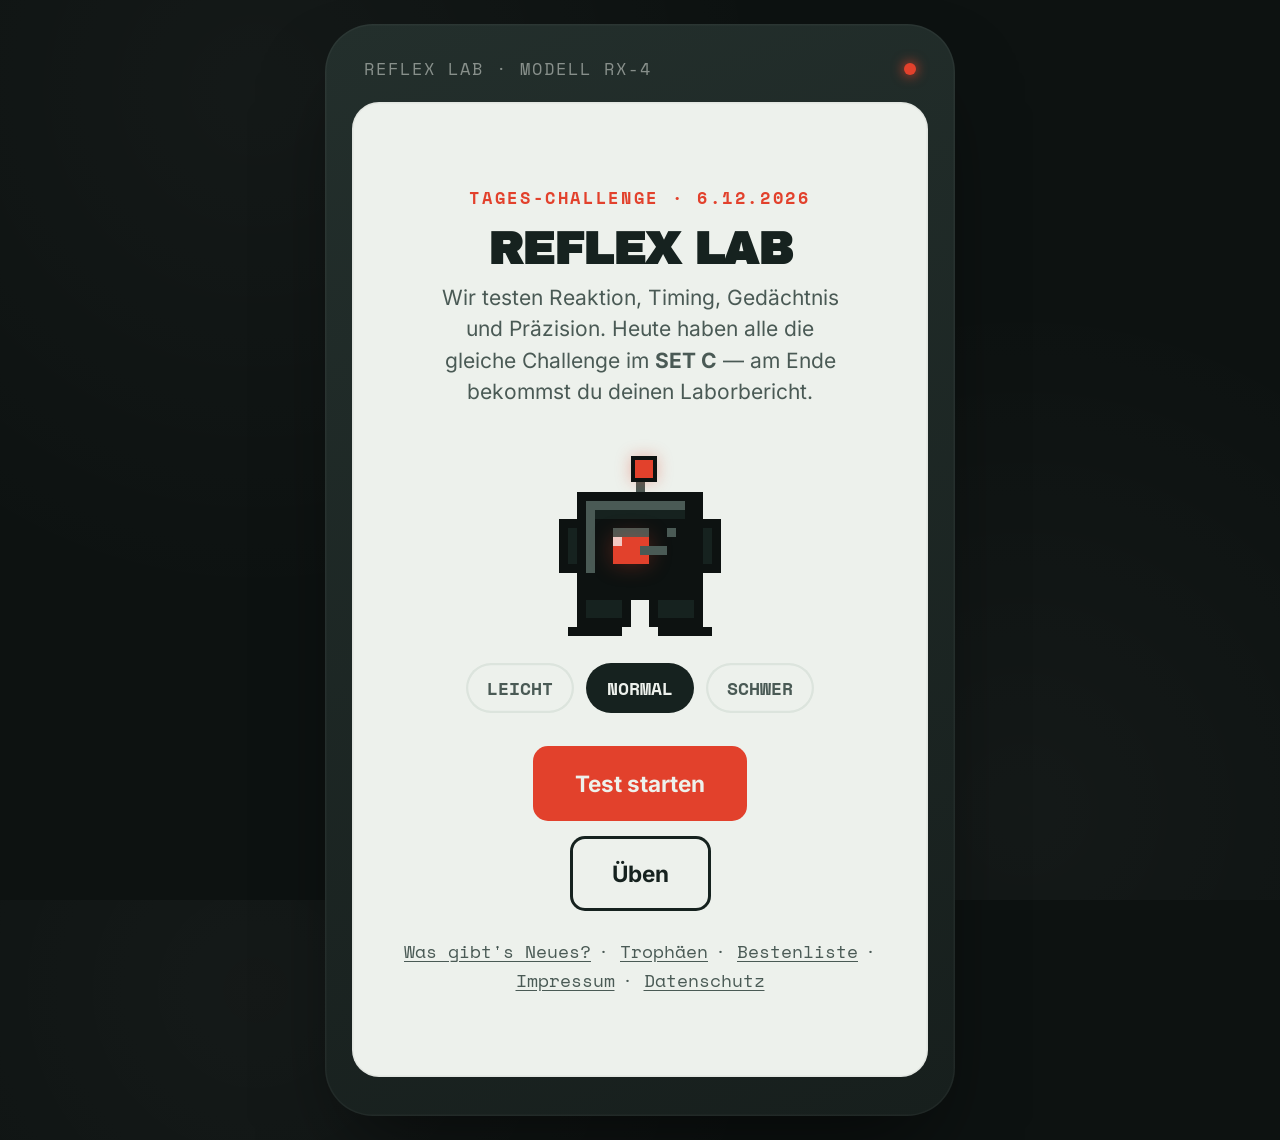
==== index.html @ 8f837321 "Rotierende Tages-Sets (B/C), Trainingsmodus und neue Trophäe hinzufügen Set B und C bringen je vier " ====
<!DOCTYPE html>
<html lang="de">
<head>
<meta charset="UTF-8">
<meta name="viewport" content="width=device-width, initial-scale=1.0, maximum-scale=1.0, user-scalable=no">
<title>REFLEX LAB — Test dein Nervensystem</title>
<link rel="manifest" href="manifest.json">
<meta name="theme-color" content="#1C2523">
<link rel="icon" href="icons/icon-32.png" type="image/png">
<link rel="apple-touch-icon" href="icons/icon-180.png">
<meta name="mobile-web-app-capable" content="yes">
<meta name="apple-mobile-web-app-capable" content="yes">
<meta name="apple-mobile-web-app-status-bar-style" content="black-translucent">
<meta name="apple-mobile-web-app-title" content="Reflex Lab">
<link rel="stylesheet" href="styles.css">
<style>
  /* ---------- Leaderboard ---------- */
  .leaderboard-card{
    width: 100%;
    max-width: 260px;
    background: #fff;
    color: var(--ink);
    padding: 18px 18px 20px;
    box-shadow: 0 10px 30px rgba(0,0,0,0.1);
    margin-top: 14px;
    text-align: left;
  }
  .leaderboard-title{
    font-family: var(--font-mono);
    font-size: 10.5px;
    letter-spacing: 0.08em;
    color: var(--ink-soft);
    text-align: center;
    margin-bottom: 10px;
  }
  .leaderboard-list{
    display: flex;
    flex-direction: column;
    gap: 4px;
    margin-bottom: 12px;
  }
  .leaderboard-row{
    display: flex;
    justify-content: space-between;
    font-family: var(--font-mono);
    font-size: 12.5px;
  }
  .leaderboard-row span:first-child{
    overflow: hidden;
    text-overflow: ellipsis;
    white-space: nowrap;
    max-width: 180px;
  }
  .leaderboard-empty{
    font-family: var(--font-mono);
    font-size: 12px;
    color: var(--ink-soft);
    text-align: center;
  }
  .leaderboard-form{
    display: flex;
    gap: 6px;
    border-top: 1px dashed #c9c9c9;
    padding-top: 12px;
  }
  .nickname-input{
    flex: 1;
    min-width: 0;
    font-family: var(--font-body);
    font-size: 13px;
    padding: 8px 10px;
    border: 1px solid var(--paper-dim);
    border-radius: 8px;
    background: var(--paper);
    color: var(--ink);
  }
  .leaderboard-form button{
    padding: 8px 14px;
    font-size: 13px;
    white-space: nowrap;
  }

  /* ---------- Sparkline ---------- */
  .sparkline-wrap{
    margin-top: 12px;
    text-align: center;
  }
  .sparkline-label{
    font-family: var(--font-mono);
    font-size: 9.5px;
    letter-spacing: 0.08em;
    color: var(--ink-soft);
    margin-bottom: 6px;
  }

  /* ---------- Achievement badges ---------- */
  .achievements{
    display: flex;
    flex-wrap: wrap;
    gap: 6px;
    justify-content: center;
    margin: 12px 0 0;
  }
  .achievement-badge{
    font-family: var(--font-mono);
    font-size: 10.5px;
    font-weight: 700;
    color: var(--ink);
    background: var(--yellow);
    padding: 5px 10px;
    border-radius: 20px;
    white-space: nowrap;
  }
  .new-tag{
    background: var(--signal);
    color: #fff;
    font-size: 8.5px;
    padding: 2px 5px;
    border-radius: 10px;
    margin-left: 5px;
  }

  /* ---------- Streak badge ---------- */
  .streak-badge{
    display: inline-flex;
    align-items: center;
    gap: 6px;
    font-family: var(--font-mono);
    font-size: 12px;
    font-weight: 700;
    color: var(--ink);
    background: var(--paper-dim);
    padding: 6px 14px;
    border-radius: 20px;
    margin-bottom: 18px;
  }

  /* ---------- Text link ---------- */
  .text-link{
    font-family: var(--font-mono);
    font-size: 12px;
    color: var(--ink-soft);
    text-decoration: underline;
    text-underline-offset: 2px;
  }

  /* ---------- Challenge stats ---------- */
  .challenge-stats{
    font-family: var(--font-mono);
    font-size: 12px;
    width: 100%;
    max-width: 220px;
    margin: -12px 0 24px;
    display: flex;
    flex-direction: column;
    gap: 6px;
  }
  .challenge-stats .row{
    display:flex; justify-content: space-between;
    color: var(--ink-soft);
  }
  .challenge-stats .row span:last-child{
    color: var(--ink);
    font-weight: 700;
  }

  /* ---------- Difficulty picker ---------- */
  .diff-picker{
    display:flex;
    gap: 8px;
    margin: 0 0 22px;
  }
  .diff-chip{
    font-family: var(--font-mono);
    font-size: 12px;
    font-weight: 700;
    padding: 8px 14px;
    border-radius: 20px;
    background: transparent;
    color: var(--ink-soft);
    box-shadow: 0 0 0 1.5px var(--paper-dim) inset;
    transition: none;
  }
  .diff-chip.active{
    background: var(--ink);
    color: var(--paper);
    box-shadow: none;
  }

  /* ---------- Practice menu ---------- */
  .practice-group{
    width: 100%;
    text-align: left;
    margin-bottom: 14px;
  }
  .practice-group-label{
    font-family: var(--font-mono);
    font-size: 11px;
    letter-spacing: 0.08em;
    color: var(--ink-soft);
    margin-bottom: 6px;
  }
  .practice-group .diff-picker{
    margin: 0;
    flex-wrap: wrap;
  }

  /* ---------- Progress dots ---------- */
  #progress{
    position:absolute;
    top: 16px; left: 0; right:0;
    display:flex;
    gap: 6px;
    justify-content:center;
    z-index: 5;
  }
  .prog-dot{
    width: 22px; height: 4px; border-radius: 2px;
    background: var(--paper-dim);
  }
  .prog-dot.done{ background: var(--teal); }
  .prog-dot.active{ background: var(--signal); }

  /* ---------- Reaction test ---------- */
  .reaction-zone{
    position:absolute; inset:0;
    display:flex; align-items:center; justify-content:center;
    flex-direction:column;
    transition: background 0.15s ease;
  }
  .reaction-zone.wait{ background: var(--signal-dim); }
  .reaction-zone.go{ background: #C9E4B8; }
  .reaction-zone.early{ background: var(--signal); }
  .reaction-word{
    font-family: var(--font-display);
    font-size: 28px;
    color: var(--ink);
  }
  .reaction-hint{
    font-family: var(--font-mono);
    font-size: 12px;
    color: var(--ink-soft);
    margin-top: 8px;
  }
  .reaction-choice-wrap{
    position: absolute;
    inset: 0;
    display: flex;
    flex-direction: column;
    padding: 4px;
    box-sizing: border-box;
  }
  .reaction-choice{
    flex: 1;
    display: grid;
    grid-template-columns: 1fr 1fr;
    grid-template-rows: 1fr 1fr;
    gap: 6px;
  }
  .reaction-quad{
    background: var(--signal-dim);
    transition: background 0.12s ease;
  }
  .reaction-quad.lit{ background: var(--signal); }
  .reaction-quad.hit{ background: #C9E4B8; }

  /* ---------- Timing test ---------- */
  .timing-track{
    position: relative;
    width: 100%;
    height: 54px;
    background: var(--paper-dim);
    border-radius: 8px;
    margin: 18px 0 30px;
    overflow: hidden;
  }
  .timing-target{
    position: absolute;
    top: 0; bottom: 0;
    width: 18%;
    left: 41%;
    background: rgba(63,109,102,0.25);
    border-left: 2px dashed var(--teal);
    border-right: 2px dashed var(--teal);
  }
  .timing-needle{
    position: absolute;
    top: 0; bottom: 0;
    width: 4px;
    background: var(--signal);
  }
  .timing-beacon{
    position: absolute;
    top: 50%; left: 50%;
    width: 26px; height: 26px;
    margin: -13px 0 0 -13px;
    border-radius: 50%;
    background: var(--paper);
    border: 2px solid var(--teal);
    transition: transform 0.12s ease, background 0.12s ease;
  }
  .timing-beacon.pulse{
    background: var(--signal);
    border-color: var(--signal);
    transform: scale(1.4);
  }
  .timing-stopline{
    position: absolute;
    top: 0; bottom: 0;
    width: 3px;
    background: var(--teal);
    box-shadow: 0 0 0 4px rgba(63,109,102,0.18);
  }

  /* ---------- Memory test ---------- */
  .memory-grid{
    display:grid;
    grid-template-columns: repeat(3, 64px);
    gap: 10px;
    margin: 10px 0 24px;
  }
  .memory-tile{
    width: 64px; height: 64px;
    background: var(--paper-dim);
    border-radius: 12px;
    transition: background 0.15s ease, transform 0.1s ease;
  }
  .memory-tile.flash{ background: var(--yellow); }
  .memory-tile.picked{ background: var(--teal); }
  .memory-tile:active{ transform: scale(0.94); }
  .pairs-grid{
    grid-template-columns: repeat(4, 48px);
    gap: 8px;
  }
  .pairs-tile{
    width: 48px; height: 48px;
    display: flex; align-items: center; justify-content: center;
    font-family: var(--font-mono);
    font-size: 15px;
    color: var(--ink);
  }

  /* ---------- Precision test ---------- */
  .precision-field{
    position: absolute; inset: 0;
    touch-action: none;
  }
  .precision-target{
    position: absolute;
    border-radius: 50%;
    background: var(--signal);
    box-shadow: 0 0 0 6px rgba(226,65,44,0.15);
  }
  .precision-cursor{
    position: absolute;
    border-radius: 50%;
    border: 2px solid var(--teal);
    opacity: 0;
    pointer-events: none;
    transition: opacity 0.15s ease;
  }
  .precision-ring{
    position: absolute;
    border-radius: 50%;
    border: 3px solid var(--teal);
    box-sizing: border-box;
    pointer-events: none;
  }
  .precision-ring.inside{
    border-color: var(--signal);
    background: rgba(226,65,44,0.08);
  }

  /* ---------- Result receipt ---------- */
  .receipt{
    width: 100%;
    max-width: 260px;
    background: #fff;
    color: var(--ink);
    font-family: var(--font-mono);
    font-size: 12.5px;
    line-height: 1.7;
    padding: 20px 18px 26px;
    box-shadow: 0 10px 30px rgba(0,0,0,0.1);
    position: relative;
  }
  .receipt::after{
    content: "";
    position: absolute;
    left:0; right:0; bottom: -9px;
    height: 18px;
    background:
      linear-gradient(-45deg, #fff 8px, transparent 0),
      linear-gradient(45deg, #fff 8px, transparent 0);
    background-size: 16px 16px;
    background-repeat: repeat-x;
  }
  .receipt-title{
    font-family: var(--font-display);
    font-size: 15px;
    text-align:center;
    margin-bottom: 4px;
  }
  .receipt-sub{
    text-align:center;
    font-size: 10px;
    letter-spacing: 0.08em;
    color: var(--ink-soft);
    margin-bottom: 14px;
  }
  .receipt hr{
    border:none; border-top: 1px dashed #c9c9c9; margin: 10px 0;
  }
  .receipt-row{
    display:flex; justify-content: space-between;
  }
  .receipt-score{
    text-align:center;
    font-family: var(--font-display);
    font-size: 44px;
    margin: 8px 0 0;
  }
  .receipt-diagnosis{
    text-align:center;
    font-size: 13px;
    font-weight: 700;
    color: var(--signal);
    margin-bottom: 4px;
    font-family: var(--font-body);
  }

  .result-actions{
    display:flex; gap: 10px; margin-top: 22px;
  }

  .toast{
    position:absolute;
    bottom: 14px; left: 50%;
    transform: translateX(-50%);
    background: var(--ink);
    color: var(--paper);
    font-size: 12px;
    padding: 8px 14px;
    border-radius: 8px;
    opacity: 0;
    pointer-events:none;
    transition: opacity 0.2s ease;
    font-family: var(--font-mono);
  }
  .toast.show{ opacity: 1; }

  .link-fallback{
    position:absolute; inset:0;
    background: rgba(22,34,31,0.6);
    display:flex; align-items:center; justify-content:center;
    padding: 24px;
    z-index: 30;
  }
  .link-fallback-box{
    background: #fff;
    border-radius: 14px;
    padding: 20px;
    width: 100%;
    max-width: 280px;
    text-align:center;
    box-shadow: 0 20px 40px rgba(0,0,0,0.2);
  }
  .link-fallback-box p{
    font-size: 13px;
    color: var(--ink-soft);
    margin: 0 0 12px;
  }
  .link-fallback-input{
    width: 100%;
    font-family: var(--font-mono);
    font-size: 11px;
    padding: 10px;
    border: 1px solid var(--paper-dim);
    border-radius: 8px;
    background: var(--paper);
    color: var(--ink);
    margin-bottom: 14px;
  }

  /* ---------- REX Maskottchen ---------- */
  .rex-mascot{
    --pixel: 6px;
    --state-color: var(--signal);
    position: relative;
    width: calc(var(--pixel) * 18);
    height: calc(var(--pixel) * 20);
    margin: 4px auto 18px;
    flex-shrink: 0;
    image-rendering: pixelated;
  }
  .rex-mascot .rex{
    position: relative;
    width: 100%;
    height: 100%;
    animation: rex-idle-body 1.8s steps(4, end) infinite;
  }
  .rex-mascot .antenna{
    position: absolute;
    z-index: 0;
    top: 0;
    left: calc(var(--pixel) * 8);
    width: calc(var(--pixel) * 2);
    height: calc(var(--pixel) * 5);
    transform-origin: 50% 100%;
    transition: transform .2s steps(2, end);
  }
  .rex-mascot .antenna::before{
    content: "";
    position: absolute;
    bottom: 0;
    left: calc(var(--pixel) * .5);
    width: var(--pixel);
    height: calc(var(--pixel) * 4);
    background: var(--ink-soft);
  }
  .rex-mascot .antenna::after{
    content: "";
    position: absolute;
    top: 0;
    left: 0;
    width: calc(var(--pixel) * 2);
    height: calc(var(--pixel) * 2);
    background: var(--state-color);
    border: calc(var(--pixel) * .5) solid var(--device-edge);
    box-sizing: content-box;
    box-shadow: 0 0 10px rgba(226,65,44,.35);
    transition: background .18s steps(2, end);
  }
  .rex-mascot .ear{
    position: absolute;
    z-index: 1;
    top: calc(var(--pixel) * 7);
    width: calc(var(--pixel) * 2);
    height: calc(var(--pixel) * 6);
    background: var(--ink);
    border-block: var(--pixel) solid var(--device-edge);
  }
  .rex-mascot .ear.left{ left: 0; border-left: var(--pixel) solid var(--device-edge); }
  .rex-mascot .ear.right{ right: 0; border-right: var(--pixel) solid var(--device-edge); }
  .rex-mascot .head{
    position: absolute;
    z-index: 2;
    top: calc(var(--pixel) * 4);
    left: calc(var(--pixel) * 2);
    width: calc(var(--pixel) * 14);
    height: calc(var(--pixel) * 11);
    border: var(--pixel) solid var(--device-edge);
    background: var(--ink);
    box-shadow:
      inset calc(var(--pixel) * -1) calc(var(--pixel) * -1) 0 var(--device-edge),
      inset var(--pixel) var(--pixel) 0 var(--ink-soft);
  }
  .rex-mascot .faceplate{
    position: absolute;
    inset: calc(var(--pixel) * 2) var(--pixel) var(--pixel);
    background: var(--device-edge);
    border: var(--pixel) solid var(--device-edge);
  }
  .rex-mascot .eye{
    position: absolute;
    top: var(--pixel);
    left: var(--pixel);
    width: calc(var(--pixel) * 4);
    height: calc(var(--pixel) * 3);
    background: var(--state-color);
    box-shadow: 0 0 14px rgba(226,65,44,.35);
    transition: all .18s steps(2, end), background .18s steps(2, end);
    animation: rex-eye-blink 4.4s steps(1, end) infinite;
  }
  .rex-mascot .eye::after{
    content: "";
    position: absolute;
    top: 0;
    left: 0;
    width: var(--pixel);
    height: var(--pixel);
    background: var(--signal-dim);
  }
  .rex-mascot .brow{
    position: absolute;
    top: 0;
    left: var(--pixel);
    width: calc(var(--pixel) * 4);
    height: var(--pixel);
    background: var(--ink-soft);
    transform-origin: left center;
    transition: transform .18s steps(2, end);
  }
  .rex-mascot .mouth{
    position: absolute;
    right: var(--pixel);
    bottom: var(--pixel);
    width: calc(var(--pixel) * 3);
    height: var(--pixel);
    background: var(--ink-soft);
    transition: all .18s steps(2, end);
  }
  .rex-mascot .bolt{
    position: absolute;
    right: 0;
    top: 0;
    width: var(--pixel);
    height: var(--pixel);
    background: var(--ink-soft);
  }
  .rex-mascot .neck{
    position: absolute;
    z-index: 1;
    left: calc(var(--pixel) * 7);
    top: calc(var(--pixel) * 14);
    width: calc(var(--pixel) * 4);
    height: calc(var(--pixel) * 2);
    border-inline: var(--pixel) solid var(--device-edge);
    background: var(--device-edge);
  }
  .rex-mascot .foot{
    position: absolute;
    z-index: 0;
    top: calc(var(--pixel) * 15);
    width: calc(var(--pixel) * 6);
    height: calc(var(--pixel) * 4);
    background: var(--ink);
    border: var(--pixel) solid var(--device-edge);
    transition: transform .2s steps(2, end);
  }
  .rex-mascot .foot.left{ left: calc(var(--pixel) * 2); }
  .rex-mascot .foot.right{ right: calc(var(--pixel) * 2); }
  .rex-mascot .feet-base{
    position: absolute;
    top: calc(var(--pixel) * 18);
    left: var(--pixel);
    width: calc(var(--pixel) * 16);
    height: calc(var(--pixel) * 2);
  }
  .rex-mascot .feet-base::before,
  .rex-mascot .feet-base::after{
    content: "";
    position: absolute;
    bottom: 0;
    width: calc(var(--pixel) * 6);
    height: var(--pixel);
    background: var(--device-edge);
  }
  .rex-mascot .feet-base::before{ left: 0; }
  .rex-mascot .feet-base::after{ right: 0; }
  .rex-mascot .spark{
    position: absolute;
    z-index: 4;
    width: var(--pixel);
    height: var(--pixel);
    background: var(--state-color);
    opacity: 0;
  }
  .rex-mascot .spark.one{ top: 12%; left: 18%; }
  .rex-mascot .spark.two{ top: 20%; right: 16%; }
  .rex-mascot .spark.three{ top: 48%; right: 10%; }

  /* Fokus */
  .rex-mascot--focus .rex{ animation: rex-focus-body .45s steps(2, end) infinite; }
  .rex-mascot--focus .antenna{ animation: rex-antenna-alert .32s steps(2, end) infinite; }
  .rex-mascot--focus .eye{
    width: calc(var(--pixel) * 5);
    height: calc(var(--pixel) * 2);
    animation: rex-eye-scan .55s steps(3, end) infinite;
  }
  .rex-mascot--focus .brow{ transform: translateY(calc(var(--pixel) * -0.4)) rotate(-8deg); }
  .rex-mascot--focus .mouth{ width: calc(var(--pixel) * 2); right: calc(var(--pixel) * 1.5); }

  /* Neuer Rekord */
  .rex-mascot--record{ --state-color: var(--yellow); }
  .rex-mascot--record .rex{ animation: rex-record-hop .7s steps(4, end) infinite; }
  .rex-mascot--record .antenna{ animation: rex-antenna-cheer .35s steps(2, end) infinite alternate; }
  .rex-mascot--record .eye{
    width: calc(var(--pixel) * 4);
    height: calc(var(--pixel) * 4);
    transform: translateY(calc(var(--pixel) * -0.5));
    animation: rex-record-eye .5s steps(2, end) infinite;
  }
  .rex-mascot--record .brow{ transform: translateY(calc(var(--pixel) * -0.5)); }
  .rex-mascot--record .mouth{
    width: calc(var(--pixel) * 4);
    height: calc(var(--pixel) * 2);
    right: calc(var(--pixel) * .5);
    bottom: calc(var(--pixel) * .5);
    background: linear-gradient(to bottom, transparent 0 50%, var(--ink-soft) 50% 100%);
    border-inline: var(--pixel) solid var(--ink-soft);
  }
  .rex-mascot--record .spark{ animation: rex-spark-pop .7s steps(3, end) infinite; }
  .rex-mascot--record .spark.two{ animation-delay: .18s; }
  .rex-mascot--record .spark.three{ animation-delay: .32s; }

  /* Zu langsam */
  .rex-mascot--slow{ --state-color: var(--ink-soft); }
  .rex-mascot--slow .rex{ animation: rex-slow-sink 1.6s steps(3, end) infinite; }
  .rex-mascot--slow .antenna{ transform: rotate(54deg) translate(calc(var(--pixel) * .5), calc(var(--pixel) * .4)); }
  .rex-mascot--slow .antenna::after{ opacity: .5; box-shadow: none; }
  .rex-mascot--slow .eye{
    width: calc(var(--pixel) * 4);
    height: var(--pixel);
    top: calc(var(--pixel) * 2);
    opacity: .55;
    box-shadow: none;
    animation: none;
  }
  .rex-mascot--slow .brow{ transform: translateY(var(--pixel)) rotate(10deg); }
  .rex-mascot--slow .mouth{
    width: calc(var(--pixel) * 3);
    height: calc(var(--pixel) * 2);
    right: var(--pixel);
    bottom: 0;
    background: linear-gradient(135deg, transparent 0 36%, var(--ink-soft) 36% 62%, transparent 62%);
  }
  .rex-mascot--slow .foot.left{ transform: translateX(var(--pixel)); }
  .rex-mascot--slow .foot.right{ transform: translateX(calc(var(--pixel) * -1)); }

  @keyframes rex-idle-body{ 0%, 100% { transform: translateY(0); } 50% { transform: translateY(calc(var(--pixel) * -0.5)); } }
  @keyframes rex-eye-blink{ 0%, 44%, 48%, 100% { transform: scaleY(1); } 45%, 47% { transform: scaleY(.25); } }
  @keyframes rex-focus-body{ 50% { transform: translateX(calc(var(--pixel) * .25)); } }
  @keyframes rex-antenna-alert{ 0%, 100% { transform: rotate(-8deg); } 50% { transform: rotate(8deg); } }
  @keyframes rex-eye-scan{ 0% { transform: translateX(0); } 50% { transform: translateX(var(--pixel)); } 100% { transform: translateX(0); } }
  @keyframes rex-record-hop{
    0%, 100% { transform: translateY(0) rotate(0); }
    25% { transform: translateY(calc(var(--pixel) * -3)) rotate(-3deg); }
    50% { transform: translateY(calc(var(--pixel) * -1)) rotate(0); }
    75% { transform: translateY(calc(var(--pixel) * -3)) rotate(3deg); }
  }
  @keyframes rex-antenna-cheer{ from { transform: rotate(-24deg); } to { transform: rotate(24deg); } }
  @keyframes rex-record-eye{ 50% { box-shadow: 0 0 22px rgba(242,183,5,.65); } }
  @keyframes rex-spark-pop{
    0% { opacity: 0; transform: scale(1) translate(0, 0); }
    35% { opacity: 1; transform: scale(2) translateY(calc(var(--pixel) * -1)); }
    100% { opacity: 0; transform: scale(1) translateY(calc(var(--pixel) * -3)); }
  }
  @keyframes rex-slow-sink{ 0%, 100% { transform: translateY(var(--pixel)); } 50% { transform: translateY(calc(var(--pixel) * 1.5)); } }
</style>
</head>
<body>

<div id="stage">
  <div id="device">
    <div id="device-header">
      <div id="device-label">REFLEX LAB · MODELL RX-4</div>
      <div id="device-dot"></div>
    </div>
    <div id="screen">
      <div id="progress"></div>
      <div class="screen-inner" id="app"></div>
      <div class="toast" id="toast"></div>
    </div>
  </div>
</div>

<script>
const app = document.getElementById('app');
const progressEl = document.getElementById('progress');
const toastEl = document.getElementById('toast');

const TESTS = ['reaction','timing','memory','precision'];
let currentTestIndex = -1;
let scores = {};
let practiceMode = null;

function rexHTML(state){
  return `
    <div class="rex-mascot rex-mascot--${state}" aria-hidden="true">
      <div class="rex">
        <div class="antenna"></div>
        <div class="ear left"></div>
        <div class="ear right"></div>
        <div class="head">
          <div class="faceplate">
            <div class="brow"></div>
            <div class="eye"></div>
            <div class="mouth"></div>
            <div class="bolt"></div>
          </div>
        </div>
        <div class="neck"></div>
        <div class="foot left"></div>
        <div class="foot right"></div>
        <div class="feet-base"></div>
        ${state === 'record' ? '<i class="spark one"></i><i class="spark two"></i><i class="spark three"></i>' : ''}
      </div>
    </div>
  `;
}

function showToast(msg){
  toastEl.textContent = msg;
  toastEl.classList.add('show');
  setTimeout(()=> toastEl.classList.remove('show'), 1600);
}

async function copyToClipboard(text){
  if(navigator.clipboard && navigator.clipboard.writeText && window.isSecureContext){
    try{
      await navigator.clipboard.writeText(text);
      return true;
    }catch(err){ /* fällt durch zum Legacy-Fallback */ }
  }
  try{
    const ta = document.createElement('textarea');
    ta.value = text;
    ta.style.position = 'fixed';
    ta.style.top = '0';
    ta.style.left = '0';
    ta.style.opacity = '0';
    document.body.appendChild(ta);
    ta.focus();
    ta.select();
    const ok = document.execCommand('copy');
    document.body.removeChild(ta);
    if(ok) return true;
  }catch(err){ /* fällt durch zum manuellen Fallback */ }
  return false;
}

function showLinkFallback(text){
  const wrap = document.querySelector('.screen-inner').parentElement;
  const overlay = document.createElement('div');
  overlay.className = 'link-fallback';
  overlay.innerHTML = `
    <div class="link-fallback-box">
      <p>Automatisches Kopieren war hier nicht möglich — markiere den Link und kopiere ihn manuell:</p>
      <input class="link-fallback-input" id="fallbackInput" value="${text.replace(/"/g, '&quot;')}" readonly>
      <button class="signal" id="fallbackClose">Fertig</button>
    </div>
  `;
  wrap.appendChild(overlay);
  const input = document.getElementById('fallbackInput');
  input.focus();
  input.select();
  document.getElementById('fallbackClose').onclick = ()=> overlay.remove();
}

function renderProgress(){
  progressEl.innerHTML = '';
  if(currentTestIndex < 0) return;
  TESTS.forEach((t, i)=>{
    const d = document.createElement('div');
    d.className = 'prog-dot' + (i < currentTestIndex ? ' done' : i === currentTestIndex ? ' active' : '');
    progressEl.appendChild(d);
  });
}

function clamp(v,min,max){ return Math.max(min, Math.min(max, v)); }
function mapRange(v, inMin, inMax, outMin, outMax){
  const t = clamp((v - inMin) / (inMax - inMin), 0, 1);
  return outMin + t * (outMax - outMin);
}

/* ---------------- DAILY SEED ---------------- */
function mulberry32(seed){
  let a = seed;
  return function(){
    a |= 0; a = a + 0x6D2B79F5 | 0;
    let t = Math.imul(a ^ a >>> 15, 1 | a);
    t = t + Math.imul(t ^ t >>> 7, 61 | t) ^ t;
    return ((t ^ t >>> 14) >>> 0) / 4294967296;
  };
}
function dateSeed(){
  const s = new Date().toISOString().slice(0, 10); // YYYY-MM-DD, gleich für alle
  let h = 0;
  for(let i = 0; i < s.length; i++){ h = Math.imul(31, h) + s.charCodeAt(i) | 0; }
  return h;
}
const todayLabel = new Date().toLocaleDateString('de-DE');
let rng = mulberry32(dateSeed());
function resetDailyRng(){ rng = mulberry32(dateSeed()); }

/* ---------------- STREAK ---------------- */
const STREAK_KEY = 'reflexlab_streak';

function todayISO(){ return new Date().toISOString().slice(0, 10); }
function isoDaysAgo(n){
  const d = new Date();
  d.setUTCDate(d.getUTCDate() - n);
  return d.toISOString().slice(0, 10);
}

function readStreak(){
  try{
    const data = JSON.parse(localStorage.getItem(STREAK_KEY));
    if(data && typeof data.count === 'number' && typeof data.lastDate === 'string') return data;
  }catch(err){ /* fällt durch zum Standardwert */ }
  return { count: 0, lastDate: null };
}

function peekStreak(){ return readStreak().count; }

function markPlayedToday(){
  const today = todayISO();
  const data = readStreak();
  if(data.lastDate === today) return data.count;
  const newCount = (data.lastDate === isoDaysAgo(1)) ? data.count + 1 : 1;
  localStorage.setItem(STREAK_KEY, JSON.stringify({ count: newCount, lastDate: today }));
  return newCount;
}

/* ---------------- VERLAUF ---------------- */
const HISTORY_KEY = 'reflexlab_history';

function readHistory(){
  try{
    const data = JSON.parse(localStorage.getItem(HISTORY_KEY));
    if(data && typeof data === 'object') return data;
  }catch(err){ /* fällt durch zum Standardwert */ }
  return {};
}

function recordHistory(overall){
  const history = readHistory();
  history[todayISO()] = overall;
  const cutoff = isoDaysAgo(30);
  Object.keys(history).forEach(date => { if(date < cutoff) delete history[date]; });
  localStorage.setItem(HISTORY_KEY, JSON.stringify(history));
  return history;
}

function last7Days(history){
  const days = [];
  for(let i = 6; i >= 0; i--){
    const date = isoDaysAgo(i);
    if(typeof history[date] === 'number') days.push({ date, score: history[date] });
  }
  return days;
}

function buildSparklineSvg(days){
  const W = 220, H = 44, padY = 6;
  const stepX = days.length > 1 ? (W / (days.length - 1)) : 0;
  const scoreToY = (score) => H - padY - (score / 100) * (H - padY * 2);
  const points = days.map((d, i) => `${i * stepX},${scoreToY(d.score)}`).join(' ');
  const dots = days.map((d, i) => `<circle cx="${i * stepX}" cy="${scoreToY(d.score)}" r="3" fill="#E2412C" />`).join('');
  return `<svg width="${W}" height="${H}" viewBox="0 0 ${W} ${H}" style="display:block; margin: 0 auto;">
    <polyline points="${points}" fill="none" stroke="#3F6D66" stroke-width="2" />
    ${dots}
  </svg>`;
}

/* ---------------- LEADERBOARD ---------------- */
const SUPABASE_URL = 'https://djuifrrzclywuweofyrv.supabase.co';
const SUPABASE_ANON_KEY = 'sb_publishable_i7k7KvvOFmJlcokjALq73g_vZyS4whr';
const NICKNAME_KEY = 'reflexlab_nickname';

function getNickname(){ return localStorage.getItem(NICKNAME_KEY) || ''; }
function setNickname(name){ localStorage.setItem(NICKNAME_KEY, name); }

function escapeHtml(str){
  const div = document.createElement('div');
  div.textContent = str;
  return div.innerHTML;
}

async function fetchLeaderboard(diff, ruleset, period = 'today'){
  const params = new URLSearchParams({
    difficulty: `eq.${diff}`,
    ruleset: `eq.${ruleset}`,
    select: 'nickname,overall,play_date',
    order: 'overall.desc,created_at.asc',
    limit: '10',
  });
  if(period === 'week'){
    params.set('play_date', `gte.${isoDaysAgo(6)}`);
  } else {
    params.set('play_date', `eq.${todayISO()}`);
  }
  const res = await fetch(`${SUPABASE_URL}/rest/v1/leaderboard_entries?${params}`, {
    headers: {
      apikey: SUPABASE_ANON_KEY,
      Authorization: `Bearer ${SUPABASE_ANON_KEY}`,
    },
  });
  if(!res.ok) throw new Error('leaderboard fetch failed');
  return res.json();
}

async function submitScore(entry){
  const res = await fetch(`${SUPABASE_URL}/rest/v1/leaderboard_entries`, {
    method: 'POST',
    headers: {
      apikey: SUPABASE_ANON_KEY,
      Authorization: `Bearer ${SUPABASE_ANON_KEY}`,
      'Content-Type': 'application/json',
      Prefer: 'return=minimal',
    },
    body: JSON.stringify(entry),
  });
  if(!res.ok) throw new Error('leaderboard submit failed');
}

function formatShortDate(iso){
  const [, m, d] = iso.split('-');
  return `${d}.${m}.`;
}

function renderLeaderboardRows(rows, opts = {}){
  if(!rows.length) return `<div class="leaderboard-empty">${opts.emptyText || 'Noch keine Einträge — sei die/der Erste!'}</div>`;
  return rows.map((row, i) => `
    <div class="leaderboard-row">
      <span>${i + 1}. ${row.nickname ? escapeHtml(row.nickname) : 'Anonym'}${opts.showDate ? ` <span style="opacity:.55;">· ${formatShortDate(row.play_date)}</span>` : ''}</span>
      <span>${row.overall}</span>
    </div>
  `).join('');
}

function renderLeaderboardView(){
  progressEl.innerHTML = '';
  let lbDiff = difficulty;
  let lbRuleset = dailyRulesetKey();
  let lbPeriod = 'today';

  const draw = () => {
    const diffLabel = DIFFICULTIES[lbDiff].label;
    const rulesetLabel = RULESETS[lbRuleset].label;
    app.innerHTML = `
      <div class="eyebrow">Bestenliste</div>
      <h1 class="display" style="font-size:24px;">RANGLISTE</h1>
      <div class="diff-picker">
        ${Object.keys(DIFFICULTIES).map(key => `<button class="diff-chip${key === lbDiff ? ' active' : ''}" data-diff="${key}">${DIFFICULTIES[key].label}</button>`).join('')}
      </div>
      <div class="diff-picker" style="margin-top:-14px;">
        ${Object.keys(RULESETS).map(key => `<button class="diff-chip${key === lbRuleset ? ' active' : ''}" data-ruleset="${key}">${RULESETS[key].label}</button>`).join('')}
      </div>
      <div class="diff-picker" style="margin-top:-14px;">
        <button class="diff-chip${lbPeriod === 'today' ? ' active' : ''}" data-period="today">Heute</button>
        <button class="diff-chip${lbPeriod === 'week' ? ' active' : ''}" data-period="week">Diese Woche</button>
      </div>
      <div class="leaderboard-card">
        <div class="leaderboard-title">BESTENLISTE · ${diffLabel} · ${rulesetLabel} · ${lbPeriod === 'today' ? 'HEUTE' : 'DIESE WOCHE'}</div>
        <div class="leaderboard-list" id="leaderboardList">Lädt…</div>
      </div>
      <button class="ghost" id="lbBackBtn" style="margin-top:18px;">← Zurück</button>
    `;
    document.querySelectorAll('.diff-chip[data-diff]').forEach(chip=>{
      chip.onclick = ()=>{ lbDiff = chip.dataset.diff; draw(); };
    });
    document.querySelectorAll('.diff-chip[data-ruleset]').forEach(chip=>{
      chip.onclick = ()=>{ lbRuleset = chip.dataset.ruleset; draw(); };
    });
    document.querySelectorAll('.diff-chip[data-period]').forEach(chip=>{
      chip.onclick = ()=>{ lbPeriod = chip.dataset.period; draw(); };
    });
    document.getElementById('lbBackBtn').onclick = renderIntro;

    const listEl = document.getElementById('leaderboardList');
    fetchLeaderboard(lbDiff, lbRuleset, lbPeriod).then(rows=>{
      listEl.innerHTML = renderLeaderboardRows(rows, {
        showDate: lbPeriod === 'week',
        emptyText: lbPeriod === 'week' ? 'Diese Woche noch keine Einträge — sei die/der Erste!' : 'Noch keine Einträge heute — sei die/der Erste!',
      });
    }).catch(()=>{
      listEl.innerHTML = '<div class="leaderboard-empty">Bestenliste momentan nicht verfügbar.</div>';
    });
  };

  draw();
}

/* ---------------- SHARE LINK ---------------- */
function encodeChallenge(obj){
  const json = JSON.stringify(obj);
  return btoa(encodeURIComponent(json).replace(/%([0-9A-F]{2})/g, (_, p) => String.fromCharCode('0x' + p)));
}
function decodeChallenge(str){
  const json = decodeURIComponent(
    Array.prototype.map.call(atob(str), c => '%' + ('00' + c.charCodeAt(0).toString(16)).slice(-2)).join('')
  );
  return JSON.parse(json);
}
function buildShareUrl(payload){
  const url = new URL(window.location.href);
  url.search = '';
  url.searchParams.set('r', encodeChallenge(payload));
  return url.toString();
}

let incomingChallenge = null;
let challengeDismissed = false;
try{
  const params = new URLSearchParams(window.location.search);
  if(params.has('r')){
    incomingChallenge = decodeChallenge(params.get('r'));
  }
}catch(err){
  incomingChallenge = null;
}

/* ---------------- DIFFICULTY ---------------- */
const DIFFICULTY_KEY = 'reflexlab_difficulty';
const DIFFICULTIES = {
  leicht: {
    label: 'LEICHT',
    reactionScoreRange: [180, 650],
    timingSpeed: 3.0,
    timingZonePct: 26,
    memoryLength: 3,
    memoryFlashMs: 550, memoryGapMs: 300,
    precisionSize: { mobile: 320, desktop: 90 },
    precisionTimeoutMs: 1500,
  },
  normal: {
    label: 'NORMAL',
    reactionScoreRange: [180, 550],
    timingSpeed: 4.2,
    timingZonePct: 18,
    memoryLength: 4,
    memoryFlashMs: 500, memoryGapMs: 250,
    precisionSize: { mobile: 280, desktop: 70 },
    precisionTimeoutMs: 1150,
  },
  schwer: {
    label: 'SCHWER',
    reactionScoreRange: [150, 450],
    timingSpeed: 6.0,
    timingZonePct: 12,
    memoryLength: 6,
    memoryFlashMs: 350, memoryGapMs: 150,
    precisionSize: { mobile: 200, desktop: 56 },
    precisionTimeoutMs: 800,
  },
};
let difficulty = DIFFICULTIES[localStorage.getItem(DIFFICULTY_KEY)] ? localStorage.getItem(DIFFICULTY_KEY) : 'normal';
function setDifficulty(d){
  difficulty = DIFFICULTIES[d] ? d : 'normal';
  localStorage.setItem(DIFFICULTY_KEY, difficulty);
}
function diffCfg(){ return DIFFICULTIES[difficulty]; }

/* ---------------- RULESET (TAGES-SET) ---------------- */
const RULESETS = {
  A: { label: 'SET A', reaction: 'classic', timing: 'classic', memory: 'classic', precision: 'classic' },
  B: { label: 'SET B', reaction: 'gonogo',  timing: 'rhythm',  memory: 'changedetect', precision: 'tracking' },
  C: { label: 'SET C', reaction: 'choice',  timing: 'approach', memory: 'pairs', precision: 'steady' },
};
function rulesetSeed(){
  const s = new Date().toISOString().slice(0, 10) + '::ruleset';
  let h = 0;
  for(let i = 0; i < s.length; i++){ h = Math.imul(31, h) + s.charCodeAt(i) | 0; }
  return h;
}
function dailyRulesetKey(){
  const keys = Object.keys(RULESETS);
  return keys[Math.abs(rulesetSeed()) % keys.length];
}
function rulesetCfg(){ return RULESETS[dailyRulesetKey()]; }

/* ---------------- INTRO ---------------- */
function renderIntro(){
  currentTestIndex = -1;
  renderProgress();

  if(incomingChallenge && !challengeDismissed){
    const c = incomingChallenge;
    const challengeDiff = DIFFICULTIES[c.diff] ? c.diff : 'normal';
    const challengeRuleset = RULESETS[c.ruleset] ? c.ruleset : 'A';
    app.innerHTML = `
      <div class="eyebrow">${getNickname() ? `Willkommen zurück, ${escapeHtml(getNickname())} · ` : 'Tages-Challenge · '}${c.date || todayLabel}</div>
      <h1 class="display" style="font-size:24px;">HERAUSGEFORDERT</h1>
      <p class="sub">Jemand hat heute auf <strong>${DIFFICULTIES[challengeDiff].label}</strong> im <strong>${RULESETS[challengeRuleset].label}</strong> <strong>${c.overall}/100</strong> erreicht — Diagnose: „${c.diag}“. Schaffst du mehr?</p>
      ${challengeRuleset !== dailyRulesetKey() ? `<p class="sub" style="opacity:.7; font-size:11px;">Heute läuft ein anderes Set als beim Original-Run.</p>` : ''}
      ${peekStreak() > 0 ? `<div class="streak-badge">🔥 ${peekStreak()} ${peekStreak() === 1 ? 'Tag' : 'Tage'} in Folge</div>` : ''}
      <div class="challenge-stats">
        <div class="row"><span>REAKTION</span><span>${c.r}ms</span></div>
        <div class="row"><span>TIMING</span><span>${c.t}%</span></div>
        <div class="row"><span>GEDÄCHTNIS</span><span>${c.m}</span></div>
        <div class="row"><span>PRÄZISION</span><span>${c.p}%</span></div>
      </div>
      ${achievementsByIds(c.ach).length ? `<div class="achievements">${achievementsByIds(c.ach).map(a => `<span class="achievement-badge" title="${a.desc}">${a.icon} ${a.label}</span>`).join('')}</div>` : ''}
      <button class="signal" id="startBtn" style="margin-top:18px;">Challenge annehmen</button>
      <button class="ghost" id="skipBtn" style="margin-top:10px;">Eigene Runde starten</button>
    `;
    document.getElementById('startBtn').onclick = ()=>{ challengeDismissed = true; setDifficulty(challengeDiff); resetDailyRng(); nextTest(); };
    document.getElementById('skipBtn').onclick = ()=>{ challengeDismissed = true; renderIntro(); };
    return;
  }

  app.innerHTML = `
    <div class="eyebrow">${getNickname() ? `Willkommen zurück, ${escapeHtml(getNickname())} · ` : 'Tages-Challenge · '}${todayLabel}</div>
    <h1 class="display">REFLEX LAB</h1>
    <p class="sub">Wir testen Reaktion, Timing, Gedächtnis und Präzision. Heute haben alle die gleiche Challenge im <strong>${rulesetCfg().label}</strong> — am Ende bekommst du deinen Laborbericht.</p>
    ${peekStreak() > 0 ? `<div class="streak-badge">🔥 ${peekStreak()} ${peekStreak() === 1 ? 'Tag' : 'Tage'} in Folge</div>` : ''}
    ${rexHTML('neutral')}
    <div class="diff-picker">
      ${Object.keys(DIFFICULTIES).map(key => `<button class="diff-chip${key === difficulty ? ' active' : ''}" data-diff="${key}">${DIFFICULTIES[key].label}</button>`).join('')}
    </div>
    <button class="signal" id="startBtn">Test starten</button>
    <button class="ghost" id="practiceBtn" style="margin-top:10px;">Üben</button>
    <div style="margin-top:16px;">
      <a class="text-link" href="changelog.html">Was gibt's Neues?</a>
      <span class="text-link" style="text-decoration:none;"> · </span>
      <a class="text-link" href="trophaeen.html">Trophäen</a>
      <span class="text-link" style="text-decoration:none;"> · </span>
      <span class="text-link" id="leaderboardLink" style="cursor:pointer;">Bestenliste</span>
      <span class="text-link" style="text-decoration:none;"> · </span>
      <a class="text-link" href="impressum.html">Impressum</a>
      <span class="text-link" style="text-decoration:none;"> · </span>
      <a class="text-link" href="datenschutz.html">Datenschutz</a>
    </div>
  `;
  document.querySelectorAll('.diff-chip').forEach(chip=>{
    chip.onclick = ()=>{ setDifficulty(chip.dataset.diff); renderIntro(); };
  });
  document.getElementById('startBtn').onclick = ()=>{ resetDailyRng(); nextTest(); };
  document.getElementById('leaderboardLink').onclick = renderLeaderboardView;
  document.getElementById('practiceBtn').onclick = renderPracticeMenu;
}

function nextTest(){
  if(practiceMode){ renderPracticeResult(); return; }
  currentTestIndex++;
  if(currentTestIndex >= TESTS.length){
    renderResult();
    return;
  }
  renderProgress();
  const test = TESTS[currentTestIndex];
  if(test === 'reaction') renderReaction();
  if(test === 'timing') renderTiming();
  if(test === 'memory') renderMemory();
  if(test === 'precision') renderPrecision();
}

/* ---------------- ÜBEN (PRACTICE) ---------------- */
const TEST_META = {
  reaction: { label: 'REAKTION' },
  timing: { label: 'TIMING' },
  memory: { label: 'GEDÄCHTNIS' },
  precision: { label: 'PRÄZISION' },
};
const MECHANIC_LABELS = {
  reaction: { classic: 'Klassisch', gonogo: 'Fehlalarm', choice: 'Zielwahl' },
  timing: { classic: 'Klassisch', rhythm: 'Rhythmus', approach: 'Anflug' },
  memory: { classic: 'Klassisch', changedetect: 'Abweichung', pairs: 'Pärchen' },
  precision: { classic: 'Klassisch', tracking: 'Verfolgung', steady: 'Ruhige Hand' },
};
const MECHANIC_RENDERERS = {
  reaction: { classic: renderReactionClassic, gonogo: renderReactionGoNoGo, choice: renderReactionChoice },
  timing: { classic: renderTimingClassic, rhythm: renderTimingRhythm, approach: renderTimingApproach },
  memory: { classic: renderMemoryClassic, changedetect: renderMemoryChangeDetect, pairs: renderMemoryPairs },
  precision: { classic: renderPrecisionClassic, tracking: renderPrecisionTracking, steady: renderPrecisionSteady },
};

function mechanicsForTest(test){
  return Array.from(new Set(Object.keys(RULESETS).map(key => RULESETS[key][test])));
}

function renderPracticeMenu(){
  practiceMode = null;
  currentTestIndex = -1;
  progressEl.innerHTML = '';
  app.innerHTML = `
    <div class="eyebrow">Üben</div>
    <h1 class="display" style="font-size:24px;">TRAINING</h1>
    <p class="sub">Wähl einen Test und eine Variante — ohne Tageswertung, ohne Bestenliste.</p>
    ${TESTS.map(test => `
      <div class="practice-group">
        <div class="practice-group-label">${TEST_META[test].label}</div>
        <div class="diff-picker">
          ${mechanicsForTest(test).map(mech => `<button class="diff-chip" data-test="${test}" data-mechanic="${mech}">${MECHANIC_LABELS[test][mech]}</button>`).join('')}
        </div>
      </div>
    `).join('')}
    <button class="ghost" id="practiceBackBtn" style="margin-top:6px;">← Zurück</button>
  `;
  document.querySelectorAll('.practice-group [data-test]').forEach(btn=>{
    btn.onclick = ()=> startPractice(btn.dataset.test, btn.dataset.mechanic);
  });
  document.getElementById('practiceBackBtn').onclick = renderIntro;
}

function startPractice(test, mechanic){
  practiceMode = { test, mechanic };
  progressEl.innerHTML = '';
  MECHANIC_RENDERERS[test][mechanic]();
}

function renderPracticeResult(){
  const { test, mechanic } = practiceMode;
  const s = scores[test];
  const label = TEST_META[test].label;
  const mechLabel = MECHANIC_LABELS[test][mechanic];
  let scoreLine = `${s.score} Punkte`;
  if(test === 'reaction') scoreLine = `${s.ms}ms · ${s.score} Punkte`;
  if(test === 'timing') scoreLine = `${s.accuracy}% · ${s.score} Punkte`;
  if(test === 'memory') scoreLine = `${s.correct}/${s.total} · ${s.score} Punkte`;

  app.innerHTML = `
    <div class="eyebrow">Üben · ${label} · ${mechLabel}</div>
    <h1 class="display" style="font-size:44px;">${s.score}</h1>
    <p class="sub">${scoreLine}</p>
    <button class="signal" id="practiceAgainBtn">Nochmal</button>
    <button class="ghost" id="practiceMenuBtn" style="margin-top:10px;">Andere Variante</button>
    <button class="ghost" id="practiceExitBtn" style="margin-top:10px;">Zurück zum Start</button>
  `;
  document.getElementById('practiceAgainBtn').onclick = ()=> startPractice(test, mechanic);
  document.getElementById('practiceMenuBtn').onclick = renderPracticeMenu;
  document.getElementById('practiceExitBtn').onclick = ()=>{ practiceMode = null; renderIntro(); };
}

/* ---------------- TEST 1: REACTION ---------------- */
const REACTION_COLORS = [
  { name: 'GRÜN',  hex: '#C9E4B8' },
  { name: 'BLAU',  hex: '#BFD7EA' },
  { name: 'GELB',  hex: '#F5DE8C' },
  { name: 'LILA',  hex: '#D9C6E8' },
  { name: 'ORANGE', hex: '#F2C29A' },
  { name: 'TÜRKIS', hex: '#B6E0DA' },
];

function renderReaction(){
  if(rulesetCfg().reaction === 'gonogo') return renderReactionGoNoGo();
  if(rulesetCfg().reaction === 'choice') return renderReactionChoice();
  return renderReactionClassic();
}

function renderReactionClassic(){
  const target = REACTION_COLORS[Math.floor(rng() * REACTION_COLORS.length)];

  app.innerHTML = `
    <div class="reaction-zone wait" id="rzone">
      ${rexHTML('focus')}
      <div class="reaction-word" id="rword">WARTEN...</div>
      <div class="reaction-hint">Tippe erst wenn's <strong>${target.name}</strong> wird</div>
    </div>
  `;
  const zone = document.getElementById('rzone');
  const word = document.getElementById('rword');
  let state = 'wait';
  let goTime = 0;
  const delay = 1000 + rng() * 2200;

  const timer = setTimeout(()=>{
    state = 'go';
    zone.classList.remove('wait');
    zone.style.background = target.hex;
    word.textContent = 'JETZT!';
    goTime = performance.now();
  }, delay);

  zone.addEventListener('click', function handler(){
    if(state === 'wait'){
      clearTimeout(timer);
      zone.className = 'reaction-zone early';
      zone.style.background = '';
      word.textContent = 'ZU FRÜH';
      zone.removeEventListener('click', handler);
      setTimeout(renderReaction, 900);
      return;
    }
    if(state === 'go'){
      const ms = Math.round(performance.now() - goTime);
      const [rMin, rMax] = diffCfg().reactionScoreRange;
      scores.reaction = { ms, score: Math.round(mapRange(ms, rMin, rMax, 100, 20)) };
      zone.removeEventListener('click', handler);
      nextTest();
    }
  });
}

function renderReactionGoNoGo(){
  const target = REACTION_COLORS[Math.floor(rng() * REACTION_COLORS.length)];
  const decoys = REACTION_COLORS.filter(c => c.name !== target.name);
  const ROUNDS = 6;
  const stimuli = [];
  for(let i = 0; i < ROUNDS; i++){
    const isGo = rng() < 0.5;
    const color = isGo ? target : decoys[Math.floor(rng() * decoys.length)];
    stimuli.push({ isGo, color });
  }

  app.innerHTML = `
    <div class="reaction-zone wait" id="rzone">
      ${rexHTML('focus')}
      <div class="reaction-word" id="rword">BEREIT</div>
      <div class="reaction-hint">Nur bei <strong>${target.name}</strong> tippen — sonst Finger stillhalten</div>
    </div>
  `;
  const zone = document.getElementById('rzone');
  const word = document.getElementById('rword');
  const STIMULUS_MS = 700;
  const goTimes = [];
  let falseAlarms = 0;
  let misses = 0;
  let round = -1;
  let state = 'idle';
  let stimulusTime = 0;
  let current = null;

  function nextStimulus(){
    round++;
    if(round >= ROUNDS){ finish(); return; }
    state = 'idle';
    zone.className = 'reaction-zone wait';
    zone.style.background = '';
    word.textContent = 'BEREIT';
    setTimeout(showStimulus, 500 + rng() * 500);
  }

  function showStimulus(){
    current = stimuli[round];
    state = 'showing';
    zone.className = 'reaction-zone';
    zone.style.background = current.color.hex;
    word.textContent = current.color.name;
    stimulusTime = performance.now();
    setTimeout(()=>{
      if(state !== 'showing') return;
      if(current.isGo) misses++;
      state = 'gone';
      zone.style.background = '';
      word.textContent = current.isGo ? 'VERPASST' : 'GUT GEHALTEN';
      setTimeout(nextStimulus, 350);
    }, STIMULUS_MS);
  }

  zone.addEventListener('click', ()=>{
    if(state !== 'showing') return;
    if(current.isGo){
      goTimes.push(performance.now() - stimulusTime);
      state = 'hit';
      word.textContent = 'ERFASST';
    } else {
      falseAlarms++;
      state = 'falsealarm';
      zone.className = 'reaction-zone early';
      word.textContent = 'FEHLALARM';
    }
    setTimeout(nextStimulus, 350);
  });

  function finish(){
    const [rMin, rMax] = diffCfg().reactionScoreRange;
    // Go/No-Go braucht Reiz-Klassifikation vor dem Tap — Ausgleich, damit die
    // Klassik-Schwellen (z.B. das Blitzreflex-Achievement) fair vergleichbar bleiben.
    const OVERHEAD_MS = 90;
    const rawAvg = goTimes.length
      ? goTimes.reduce((a, b) => a + b, 0) / goTimes.length
      : rMax + 150 + OVERHEAD_MS;
    const avgMs = Math.max(0, Math.round(rawAvg - OVERHEAD_MS));
    const mapped = Math.round(mapRange(avgMs, rMin, rMax, 100, 20));
    const score = clamp(mapped - falseAlarms * 12 - misses * 8, 0, 100);
    scores.reaction = { ms: avgMs, score };
    nextTest();
  }

  setTimeout(nextStimulus, 300);
}

function renderReactionChoice(){
  const QUAD_COUNT = 4;
  const ROUNDS = 4;
  const TIMEOUT_MS = 1500;

  app.innerHTML = `
    <div class="reaction-choice-wrap">
      <div class="reaction-choice" id="rgrid">
        ${Array.from({length: QUAD_COUNT}, (_, i) => `<div class="reaction-quad" data-idx="${i}"></div>`).join('')}
      </div>
      <div class="reaction-hint" id="choiceHint" style="text-align:center;">Gleich geht's los — tippe das Feld, das aufleuchtet</div>
    </div>
  `;
  const quads = Array.from(document.querySelectorAll('.reaction-quad'));
  const hint = document.getElementById('choiceHint');
  const hitTimes = [];
  let falseTaps = 0;
  let misses = 0;
  let round = -1;
  let state = 'idle';
  let litIdx = -1;
  let litTime = 0;

  function nextRound(){
    round++;
    if(round >= ROUNDS){ finish(); return; }
    state = 'idle';
    quads.forEach(q => q.classList.remove('lit', 'hit'));
    hint.textContent = `Runde ${round + 1} / ${ROUNDS}`;
    setTimeout(lightUp, 500 + rng() * 900);
  }

  function lightUp(){
    litIdx = Math.floor(rng() * QUAD_COUNT);
    state = 'showing';
    quads[litIdx].classList.add('lit');
    litTime = performance.now();
    setTimeout(()=>{
      if(state !== 'showing') return;
      misses++;
      state = 'gone';
      quads[litIdx].classList.remove('lit');
      setTimeout(nextRound, 300);
    }, TIMEOUT_MS);
  }

  quads.forEach(q => {
    q.addEventListener('click', ()=>{
      if(state !== 'showing') return;
      const idx = Number(q.dataset.idx);
      if(idx === litIdx){
        hitTimes.push(performance.now() - litTime);
        state = 'hit';
        quads[litIdx].classList.remove('lit');
        quads[litIdx].classList.add('hit');
        setTimeout(nextRound, 300);
      } else {
        falseTaps++;
      }
    });
  });

  function finish(){
    const [rMin, rMax] = diffCfg().reactionScoreRange;
    // Wahl unter mehreren Zielen braucht mehr Verarbeitung als eine einzelne Zone —
    // Ausgleich, damit die Klassik-Schwellen (z.B. Blitzreflex) fair vergleichbar bleiben.
    const OVERHEAD_MS = 110;
    const rawAvg = hitTimes.length
      ? hitTimes.reduce((a, b) => a + b, 0) / hitTimes.length
      : rMax + 150 + OVERHEAD_MS;
    const avgMs = Math.max(0, Math.round(rawAvg - OVERHEAD_MS));
    const mapped = Math.round(mapRange(avgMs, rMin, rMax, 100, 20));
    const score = clamp(mapped - falseTaps * 12 - misses * 8, 0, 100);
    scores.reaction = { ms: avgMs, score };
    nextTest();
  }

  setTimeout(nextRound, 300);
}

/* ---------------- TEST 2: TIMING ---------------- */
function renderTiming(){
  if(rulesetCfg().timing === 'rhythm') return renderTimingRhythm();
  if(rulesetCfg().timing === 'approach') return renderTimingApproach();
  return renderTimingClassic();
}

function renderTimingClassic(){
  const isMobile = window.matchMedia('(max-width: 480px)').matches;
  app.innerHTML = `
    <div class="eyebrow">Test 2 / 4</div>
    <h1 class="display" style="font-size:22px;">TIMING</h1>
    <p class="sub">${isMobile ? 'Tippe irgendwo auf den Screen, wenn die Nadel in der Zielzone ist.' : 'Stoppe die Nadel in der Zielzone.'}</p>
    <div class="timing-track">
      <div class="timing-target" id="timingTarget"></div>
      <div class="timing-needle" id="needle"></div>
    </div>
    ${isMobile ? '' : '<button class="ghost" id="stopBtn">STOPPEN</button>'}
  `;
  const track = document.querySelector('.timing-track');
  const needle = document.getElementById('needle');
  const zonePct = diffCfg().timingZonePct;
  const targetEl = document.getElementById('timingTarget');
  targetEl.style.width = zonePct + '%';
  targetEl.style.left = ((100 - zonePct) / 2) + '%';
  const trackWidth = track.offsetWidth;
  let pos = 0;
  let dir = 1;
  const speed = diffCfg().timingSpeed;
  let running = true;

  function tick(){
    if(!running) return;
    pos += dir * speed;
    if(pos >= trackWidth - 4){ pos = trackWidth - 4; dir = -1; }
    if(pos <= 0){ pos = 0; dir = 1; }
    needle.style.left = pos + 'px';
    requestAnimationFrame(tick);
  }
  requestAnimationFrame(tick);

  function stop(){
    if(!running) return;
    running = false;
    const center = trackWidth * 0.5;
    const dist = Math.abs(pos - center);
    const accuracy = Math.round(mapRange(dist, 0, trackWidth * 0.5, 100, 0));
    scores.timing = { accuracy, score: accuracy };
    nextTest();
  }

  if(isMobile){
    setTimeout(()=> app.addEventListener('click', stop), 0);
  } else {
    document.getElementById('stopBtn').onclick = stop;
  }
}

function renderTimingRhythm(){
  app.innerHTML = `
    <div class="eyebrow">Test 2 / 4</div>
    <h1 class="display" style="font-size:22px;">TIMING</h1>
    <p class="sub">Tippe im Takt mit — genau wenn der Punkt aufleuchtet.</p>
    <div class="timing-track">
      <div class="timing-beacon" id="beacon"></div>
    </div>
    <div class="reaction-hint" id="beatHint">Bereit...</div>
  `;
  const track = document.querySelector('.timing-track');
  const beacon = document.getElementById('beacon');
  const hint = document.getElementById('beatHint');
  const BEATS = 5;
  const interval = clamp(1000 - diffCfg().timingSpeed * 100, 400, 900);
  const deviations = [];
  let beatIndex = 0;
  let lastBeatTime = 0;
  let waitingForTap = false;

  function pulse(){
    if(beatIndex >= BEATS){ finish(); return; }
    beatIndex++;
    hint.textContent = `Takt ${beatIndex} / ${BEATS}`;
    beacon.classList.add('pulse');
    lastBeatTime = performance.now();
    waitingForTap = true;
    setTimeout(()=>{
      beacon.classList.remove('pulse');
      if(waitingForTap){
        deviations.push(interval * 0.5);
        waitingForTap = false;
      }
      setTimeout(pulse, interval * 0.4);
    }, interval * 0.35);
  }

  track.addEventListener('click', ()=>{
    if(!waitingForTap) return;
    deviations.push(Math.abs(performance.now() - lastBeatTime));
    waitingForTap = false;
  });

  function finish(){
    const avgDev = deviations.reduce((a, b) => a + b, 0) / deviations.length;
    // Menschliches Antippen im Takt hat immer ein paar ms Jitter — quadratisch statt
    // linear abbilden, damit „nahezu perfekt" (Volltreffer-Achievement) erreichbar bleibt.
    const ratio = clamp(avgDev / (interval * 0.5), 0, 1);
    const accuracy = clamp(Math.round(100 * (1 - ratio * ratio)), 0, 100);
    scores.timing = { accuracy, score: accuracy };
    nextTest();
  }

  setTimeout(pulse, 700);
}

function renderTimingApproach(){
  app.innerHTML = `
    <div class="eyebrow">Test 2 / 4</div>
    <h1 class="display" style="font-size:22px;">TIMING</h1>
    <p class="sub">Tippe kurz bevor die Nadel die Linie erreicht — zu spät zählt nicht.</p>
    <div class="timing-track">
      <div class="timing-stopline" id="stopline"></div>
      <div class="timing-needle" id="needle"></div>
    </div>
    <div class="reaction-hint" id="approachHint" style="text-align:center;">Runde 1 / 3</div>
  `;
  const track = document.querySelector('.timing-track');
  const needle = document.getElementById('needle');
  const stopline = document.getElementById('stopline');
  const hint = document.getElementById('approachHint');
  const ROUNDS = 3;
  const LINE_PCT = 0.72;
  const roundScores = [];
  let round = 0;
  let trackWidth = 0;
  let lineX = 0;
  let accelPx = 0;
  let pos = 0;
  let velocity = 0;
  let tapped = false;
  let running = false;

  function startRound(){
    trackWidth = track.offsetWidth;
    lineX = trackWidth * LINE_PCT;
    stopline.style.left = lineX + 'px';
    accelPx = trackWidth * mapRange(diffCfg().timingSpeed, 3.0, 6.0, 0.00045, 0.0011);
    pos = 0;
    velocity = trackWidth * 0.012;
    tapped = false;
    running = true;
    hint.textContent = `Runde ${round + 1} / ${ROUNDS}`;
    needle.style.left = '0px';
    requestAnimationFrame(tick);
  }

  function tick(){
    if(!running) return;
    velocity += accelPx;
    pos += velocity;
    needle.style.left = Math.min(pos, trackWidth - 4) + 'px';
    if(pos >= trackWidth - 4){
      finishRound(false);
      return;
    }
    requestAnimationFrame(tick);
  }

  function finishRound(onTime){
    running = false;
    let roundScore = 0;
    if(onTime){
      // Kleine menschliche Verzögerung beim Antippen quadratisch abfedern, damit
      // „fast perfekt getroffen" (Volltreffer-Achievement) erreichbar bleibt.
      const ratio = clamp((lineX - pos) / (lineX * 0.5), 0, 1);
      roundScore = Math.round(100 * (1 - ratio * ratio));
    }
    roundScores.push(clamp(roundScore, 0, 100));
    round++;
    setTimeout(()=>{
      if(round >= ROUNDS){ finish(); return; }
      startRound();
    }, 500);
  }

  track.addEventListener('click', ()=>{
    if(!running || tapped) return;
    tapped = true;
    finishRound(pos <= lineX);
  });

  function finish(){
    const accuracy = Math.round(roundScores.reduce((a, b) => a + b, 0) / roundScores.length);
    scores.timing = { accuracy, score: accuracy };
    nextTest();
  }

  startRound();
}

/* ---------------- TEST 3: MEMORY ---------------- */
function renderMemory(){
  if(rulesetCfg().memory === 'changedetect') return renderMemoryChangeDetect();
  if(rulesetCfg().memory === 'pairs') return renderMemoryPairs();
  return renderMemoryClassic();
}

function renderMemoryClassic(){
  app.innerHTML = `
    <div class="eyebrow">Test 3 / 4</div>
    <h1 class="display" style="font-size:22px;">GEDÄCHTNIS</h1>
    <p class="sub" id="memSub">Merk dir die Reihenfolge...</p>
    <div class="memory-grid" id="grid"></div>
  `;
  const grid = document.getElementById('grid');
  const sub = document.getElementById('memSub');
  const tiles = [];
  for(let i=0;i<9;i++){
    const t = document.createElement('div');
    t.className = 'memory-tile';
    t.dataset.idx = i;
    grid.appendChild(t);
    tiles.push(t);
  }
  const memoryLength = diffCfg().memoryLength;
  const flashMs = diffCfg().memoryFlashMs;
  const gapMs = diffCfg().memoryGapMs;
  const sequence = [];
  while(sequence.length < memoryLength){
    const idx = Math.floor(rng()*9);
    if(!sequence.includes(idx)) sequence.push(idx);
  }

  let i = 0;
  function flashNext(){
    if(i >= sequence.length){
      sub.textContent = 'Jetzt du: tippe die Reihenfolge nach';
      enableInput();
      return;
    }
    const tile = tiles[sequence[i]];
    tile.classList.add('flash');
    setTimeout(()=>{
      tile.classList.remove('flash');
      i++;
      setTimeout(flashNext, gapMs);
    }, flashMs);
  }
  setTimeout(flashNext, 600);

  function enableInput(){
    let userSeq = [];
    tiles.forEach(t=>{
      t.onclick = ()=>{
        if(userSeq.length >= sequence.length) return;
        t.classList.add('picked');
        userSeq.push(Number(t.dataset.idx));
        if(userSeq.length === sequence.length){
          let correct = 0;
          userSeq.forEach((v,idx)=>{ if(v === sequence[idx]) correct++; });
          scores.memory = { correct, total: sequence.length, score: Math.round((correct/sequence.length)*100) };
          setTimeout(nextTest, 400);
        }
      };
    });
  }
}

function renderMemoryChangeDetect(){
  app.innerHTML = `
    <div class="eyebrow">Test 3 / 4</div>
    <h1 class="display" style="font-size:22px;">GEDÄCHTNIS</h1>
    <p class="sub" id="memSub">Merk dir das Muster...</p>
    <div class="memory-grid" id="grid"></div>
  `;
  const grid = document.getElementById('grid');
  const sub = document.getElementById('memSub');
  const tiles = [];
  for(let i=0;i<9;i++){
    const t = document.createElement('div');
    t.className = 'memory-tile';
    t.dataset.idx = i;
    grid.appendChild(t);
    tiles.push(t);
  }
  const memoryLength = diffCfg().memoryLength;
  const flashMs = diffCfg().memoryFlashMs;
  const gapMs = diffCfg().memoryGapMs;
  const changeCount = clamp(Math.round(memoryLength * 0.6), 1, Math.min(memoryLength, 9 - memoryLength));

  const allIdx = Array.from({length: 9}, (_, i) => i);
  const pattern1 = [];
  while(pattern1.length < memoryLength){
    const idx = Math.floor(rng() * 9);
    if(!pattern1.includes(idx)) pattern1.push(idx);
  }
  const pool1 = [...pattern1];
  const removed = [];
  while(removed.length < changeCount){
    removed.push(pool1.splice(Math.floor(rng() * pool1.length), 1)[0]);
  }
  const pool2 = allIdx.filter(i => !pattern1.includes(i));
  const added = [];
  while(added.length < changeCount){
    added.push(pool2.splice(Math.floor(rng() * pool2.length), 1)[0]);
  }
  const pattern2 = pattern1.filter(i => !removed.includes(i)).concat(added);

  function showPattern(indices){
    tiles.forEach(t => t.classList.remove('flash'));
    indices.forEach(i => tiles[i].classList.add('flash'));
  }

  showPattern(pattern1);
  setTimeout(()=>{
    showPattern([]);
    sub.textContent = 'Und jetzt...';
    setTimeout(()=>{
      showPattern(pattern2);
      sub.textContent = `Welche ${changeCount} Felder sind neu dazugekommen?`;
      enableInput();
    }, gapMs);
  }, flashMs * 2 + memoryLength * 120);

  function enableInput(){
    const userSeq = [];
    tiles.forEach(t=>{
      t.onclick = ()=>{
        const idx = Number(t.dataset.idx);
        if(userSeq.length >= changeCount || userSeq.includes(idx)) return;
        t.classList.add('picked');
        userSeq.push(idx);
        if(userSeq.length === changeCount){
          const correct = userSeq.filter(v => added.includes(v)).length;
          scores.memory = { correct, total: changeCount, score: Math.round((correct / changeCount) * 100) };
          setTimeout(nextTest, 400);
        }
      };
    });
  }
}

function renderMemoryPairs(){
  app.innerHTML = `
    <div class="eyebrow">Test 3 / 4</div>
    <h1 class="display" style="font-size:22px;">GEDÄCHTNIS</h1>
    <p class="sub" id="pairsSub">Merk dir, wo welches Paar liegt...</p>
    <div class="memory-grid pairs-grid" id="pairsGrid"></div>
  `;
  const grid = document.getElementById('pairsGrid');
  const sub = document.getElementById('pairsSub');
  const memoryLength = diffCfg().memoryLength;
  const flashMs = diffCfg().memoryFlashMs;
  const pairsCount = clamp(Math.round(memoryLength * 0.8), 2, 6);

  const deck = [];
  for(let i = 0; i < pairsCount; i++){ deck.push(i, i); }
  for(let i = deck.length - 1; i > 0; i--){
    const j = Math.floor(rng() * (i + 1));
    [deck[i], deck[j]] = [deck[j], deck[i]];
  }

  const tiles = deck.map((symbol, idx) => {
    const t = document.createElement('div');
    t.className = 'memory-tile pairs-tile';
    t.dataset.idx = idx;
    t.dataset.symbol = symbol;
    grid.appendChild(t);
    return t;
  });

  function showTile(t){
    t.classList.add('flash');
    t.textContent = Number(t.dataset.symbol) + 1;
  }
  function hideTile(t){
    t.classList.remove('flash');
    t.textContent = '';
  }

  tiles.forEach(showTile);
  const viewMs = flashMs + pairsCount * 220;
  setTimeout(()=>{
    tiles.forEach(hideTile);
    sub.textContent = 'Und jetzt: finde die Paare';
    enableInput();
  }, viewMs);

  function enableInput(){
    let correctPairs = 0;
    let attemptsLeft = pairsCount + 2;
    let first = null;
    let busy = false;

    function finish(){
      tiles.forEach(t => { t.onclick = null; });
      scores.memory = { correct: correctPairs, total: pairsCount, score: Math.round((correctPairs / pairsCount) * 100) };
      setTimeout(nextTest, 500);
    }

    tiles.forEach(t=>{
      t.onclick = ()=>{
        if(busy || t.classList.contains('picked') || t === first) return;
        showTile(t);
        if(!first){
          first = t;
          return;
        }
        busy = true;
        const match = first.dataset.symbol === t.dataset.symbol;
        attemptsLeft--;
        if(match){
          correctPairs++;
          first.classList.add('picked');
          t.classList.add('picked');
          first = null;
          busy = false;
          if(correctPairs === pairsCount || attemptsLeft <= 0) finish();
        } else {
          const a = first, b = t;
          setTimeout(()=>{
            hideTile(a);
            hideTile(b);
            first = null;
            busy = false;
            if(attemptsLeft <= 0) finish();
          }, 700);
        }
      };
    });
  }
}

/* ---------------- TEST 4: PRECISION ---------------- */
function renderPrecision(){
  if(rulesetCfg().precision === 'tracking') return renderPrecisionTracking();
  if(rulesetCfg().precision === 'steady') return renderPrecisionSteady();
  return renderPrecisionClassic();
}

function renderPrecisionClassic(){
  app.innerHTML = `
    <div class="eyebrow">Test 4 / 4</div>
    <h1 class="display" style="font-size:22px;">PRÄZISION</h1>
    <p class="sub">Triff die Mitte der 3 Ziele.</p>
    <div class="precision-field" id="field"></div>
  `;
  const field = document.getElementById('field');
  const fieldRect = () => ({ width: field.offsetWidth, height: field.offsetHeight });
  let round = 0;
  const results = [];
  const isMobilePrecision = window.matchMedia('(max-width: 480px)').matches;
  const SIZE_START = isMobilePrecision ? diffCfg().precisionSize.mobile : diffCfg().precisionSize.desktop;
  const TARGET_TIMEOUT_MS = diffCfg().precisionTimeoutMs;

  function spawnTarget(){
    const size = SIZE_START;
    const rect = fieldRect();
    const maxX = rect.width - size - 10;
    const maxY = rect.height - size - 10;
    const x = 10 + rng() * Math.max(maxX, 10);
    const y = 10 + rng() * Math.max(maxY, 10);

    const target = document.createElement('div');
    target.className = 'precision-target';
    target.style.width = size + 'px';
    target.style.height = size + 'px';
    target.style.left = x + 'px';
    target.style.top = y + 'px';
    target.style.transition = 'width 1.1s linear, height 1.1s linear, left 1.1s linear, top 1.1s linear';
    field.appendChild(target);

    requestAnimationFrame(()=>{
      const shrink = size * 0.35;
      target.style.width = shrink + 'px';
      target.style.height = shrink + 'px';
      target.style.left = (x + (size-shrink)/2) + 'px';
      target.style.top = (y + (size-shrink)/2) + 'px';
    });

    let clicked = false;
    const timeout = setTimeout(()=>{
      if(clicked) return;
      clicked = true;
      results.push(0);
      target.remove();
      advance();
    }, TARGET_TIMEOUT_MS);

    target.onclick = (e)=>{
      if(clicked) return;
      clicked = true;
      clearTimeout(timeout);
      const tRect = target.getBoundingClientRect();
      const cx = tRect.left + tRect.width/2;
      const cy = tRect.top + tRect.height/2;
      const dx = e.clientX - cx;
      const dy = e.clientY - cy;
      const dist = Math.sqrt(dx*dx + dy*dy);
      const acc = Math.round(mapRange(dist, 0, tRect.width, 100, 0));
      results.push(clamp(acc,0,100));
      target.remove();
      advance();
    };
  }

  function advance(){
    round++;
    if(round >= 3){
      const avg = Math.round(results.reduce((a,b)=>a+b,0)/results.length);
      scores.precision = { score: avg };
      nextTest();
    } else {
      setTimeout(spawnTarget, 250);
    }
  }
  spawnTarget();
}

function renderPrecisionTracking(){
  app.innerHTML = `
    <div class="eyebrow">Test 4 / 4</div>
    <h1 class="display" style="font-size:22px;">PRÄZISION</h1>
    <p class="sub">Verfolge das Ziel so genau wie möglich.</p>
    <div class="precision-field" id="field">
      <div class="precision-target" id="ptarget"></div>
      <div class="precision-cursor" id="pcursor"></div>
    </div>
  `;
  const field = document.getElementById('field');
  const target = document.getElementById('ptarget');
  const cursor = document.getElementById('pcursor');
  const isMobilePrecision = window.matchMedia('(max-width: 480px)').matches;
  const size = isMobilePrecision ? diffCfg().precisionSize.mobile * 0.6 : diffCfg().precisionSize.desktop * 0.8;
  const cursorSize = size * 0.4;
  target.style.width = size + 'px';
  target.style.height = size + 'px';
  cursor.style.width = cursorSize + 'px';
  cursor.style.height = cursorSize + 'px';

  const ROUND_MS = 5000;
  const speed = mapRange(diffCfg().precisionTimeoutMs, 800, 1500, 3.4, 1.6);
  const fieldRect = () => field.getBoundingClientRect();
  const rect0 = fieldRect();
  let x = rng() * Math.max(rect0.width - size, 10);
  let y = rng() * Math.max(rect0.height - size, 10);
  let dx = speed, dy = speed * 0.8;
  let pointerX = null, pointerY = null;
  const distances = [];
  let running = true;

  function updatePointer(clientX, clientY){
    const rect = fieldRect();
    pointerX = clientX - rect.left;
    pointerY = clientY - rect.top;
  }
  function onMouseMove(e){ updatePointer(e.clientX, e.clientY); }
  function onTouchMove(e){
    if(!e.touches.length) return;
    e.preventDefault();
    updatePointer(e.touches[0].clientX, e.touches[0].clientY);
  }
  field.addEventListener('mousemove', onMouseMove);
  field.addEventListener('touchmove', onTouchMove, { passive: false });

  function tick(){
    if(!running) return;
    const rect = fieldRect();
    const maxX = rect.width - size;
    const maxY = rect.height - size;
    x += dx; y += dy;
    if(x <= 0){ x = 0; dx *= -1; }
    if(x >= maxX){ x = maxX; dx *= -1; }
    if(y <= 0){ y = 0; dy *= -1; }
    if(y >= maxY){ y = maxY; dy *= -1; }
    target.style.left = x + 'px';
    target.style.top = y + 'px';
    if(pointerX !== null){
      cursor.style.left = (pointerX - cursorSize / 2) + 'px';
      cursor.style.top = (pointerY - cursorSize / 2) + 'px';
      cursor.style.opacity = '1';
      const dist = Math.hypot(pointerX - (x + size / 2), pointerY - (y + size / 2));
      distances.push(dist);
    }
    requestAnimationFrame(tick);
  }
  requestAnimationFrame(tick);

  setTimeout(()=>{
    running = false;
    field.removeEventListener('mousemove', onMouseMove);
    field.removeEventListener('touchmove', onTouchMove);
    const avgDist = distances.length ? distances.reduce((a, b) => a + b, 0) / distances.length : size * 2;
    const score = clamp(Math.round(mapRange(avgDist, 0, size * 1.5, 100, 0)), 0, 100);
    scores.precision = { score };
    nextTest();
  }, ROUND_MS);
}

function renderPrecisionSteady(){
  app.innerHTML = `
    <div class="eyebrow">Test 4 / 4</div>
    <h1 class="display" style="font-size:22px;">PRÄZISION</h1>
    <p class="sub">Bleib mit dem Zeiger in der Zone — sie wird enger.</p>
    <div class="precision-field" id="field">
      <div class="precision-ring" id="pring"></div>
    </div>
  `;
  const field = document.getElementById('field');
  const ring = document.getElementById('pring');
  const isMobilePrecision = window.matchMedia('(max-width: 480px)').matches;
  const startSize = isMobilePrecision ? diffCfg().precisionSize.mobile * 0.9 : diffCfg().precisionSize.desktop * 1.3;
  const minSize = startSize * 0.35;
  const ROUND_MS = 4500;

  const fieldRect = () => field.getBoundingClientRect();
  const rect0 = fieldRect();
  const subRect = document.querySelector('.sub').getBoundingClientRect();
  const margin = startSize / 2 + 10;
  const safeTop = Math.max(margin, subRect.bottom - rect0.top + margin);
  const safeBottom = Math.max(rect0.height - margin, safeTop + 10);
  const cx = margin + rng() * Math.max(rect0.width - margin * 2, 10);
  const cy = safeTop + rng() * (safeBottom - safeTop);

  let pointerX = null, pointerY = null;
  let insideMs = 0;
  let lastFrame = null;
  let running = true;
  const startTime = performance.now();

  function updatePointer(clientX, clientY){
    const rect = fieldRect();
    pointerX = clientX - rect.left;
    pointerY = clientY - rect.top;
  }
  function onMouseMove(e){ updatePointer(e.clientX, e.clientY); }
  function onTouchMove(e){
    if(!e.touches.length) return;
    e.preventDefault();
    updatePointer(e.touches[0].clientX, e.touches[0].clientY);
  }
  field.addEventListener('mousemove', onMouseMove);
  field.addEventListener('touchmove', onTouchMove, { passive: false });

  function tick(now){
    if(!running) return;
    if(lastFrame === null) lastFrame = now;
    const dt = now - lastFrame;
    lastFrame = now;
    const elapsed = now - startTime;
    const progress = clamp(elapsed / ROUND_MS, 0, 1);
    const size = startSize + (minSize - startSize) * progress;
    ring.style.width = size + 'px';
    ring.style.height = size + 'px';
    ring.style.left = (cx - size / 2) + 'px';
    ring.style.top = (cy - size / 2) + 'px';

    const inside = pointerX !== null && Math.hypot(pointerX - cx, pointerY - cy) <= size / 2;
    ring.classList.toggle('inside', inside);
    if(inside) insideMs += dt;

    if(elapsed >= ROUND_MS){
      finish();
      return;
    }
    requestAnimationFrame(tick);
  }
  requestAnimationFrame(tick);

  function finish(){
    running = false;
    field.removeEventListener('mousemove', onMouseMove);
    field.removeEventListener('touchmove', onTouchMove);
    const score = clamp(Math.round((insideMs / ROUND_MS) * 100), 0, 100);
    scores.precision = { score };
    nextTest();
  }
}

/* ---------------- RESULT ---------------- */
const DIAGNOSES = {
  s90: [
    { title: 'Cyborg-Reflexe', note: 'Verdacht auf eingebauten Chip.' },
    { title: 'Nicht ganz Mensch', note: 'Werte liegen außerhalb der Norm-Tabelle.' },
    { title: 'Grenzwertig übermenschlich', note: 'Zweitmeinung empfohlen.' },
    { title: 'Werksneue Synapsen', note: 'Kaum Abnutzung feststellbar.' },
    { title: 'Elitereflex', note: 'Gehört ins obere 1 %-Regal.' },
  ],
  s75: [
    { title: 'Scharf wie ein Falke', note: 'Solide Nervenbahnen.' },
    { title: 'Gut kalibriert', note: 'Leichter Vorsprung vor dem Durchschnitt.' },
    { title: 'Wach und bereit', note: 'System läuft rund.' },
    { title: 'Überdurchschnittlich stabil', note: 'Kein Handlungsbedarf.' },
    { title: 'Leise Präzision', note: 'Unauffällig gut.' },
  ],
  s55: [
    { title: 'Durchschnittsmensch', note: 'Klinisch unauffällig.' },
    { title: 'Solide Mitte', note: 'Weder Ausreißer nach oben noch unten.' },
    { title: 'Normalbefund', note: 'Alles im grünen Bereich, mehr aber auch nicht.' },
    { title: 'Funktioniert wie vorgesehen', note: 'Ordentlich, ohne zu glänzen.' },
    { title: 'Mittelfeld-Nervensystem', note: 'Solide Basisausstattung.' },
  ],
  s35: [
    { title: 'Leicht im Standby', note: 'Ein Kaffee würde helfen.' },
    { title: 'Noch nicht ganz wach', note: 'System braucht Aufwärmzeit.' },
    { title: 'Verzögerte Übertragung', note: 'Signal kommt an, nur spät.' },
    { title: 'Energiesparmodus aktiv', note: 'Empfehlung: kurze Pause.' },
    { title: 'Etwas eingerostet', note: 'Nichts, was Bewegung nicht heilt.' },
  ],
  s0: [
    { title: 'Bitte Wasser trinken', note: 'Reaktionszeit im Ruhemodus.' },
    { title: 'Reflexe im Winterschlaf', note: 'Dringend Pause empfohlen.' },
    { title: 'Signal schwach', note: 'Bitte Gerät neu starten (schlafen gehen).' },
    { title: 'Vollbremsung im Nervensystem', note: 'Heute kein guter Testtag.' },
    { title: 'Auf Standby festgefahren', note: 'Empfehlung: früher schlafen.' },
  ],
};

function diagnosisFor(score){
  const pick = (arr) => arr[Math.floor(rng() * arr.length)];
  if(score >= 90) return pick(DIAGNOSES.s90);
  if(score >= 75) return pick(DIAGNOSES.s75);
  if(score >= 55) return pick(DIAGNOSES.s55);
  if(score >= 35) return pick(DIAGNOSES.s35);
  return pick(DIAGNOSES.s0);
}

/* ---------------- ACHIEVEMENTS ---------------- */
const ACHIEVEMENTS = [
  {
    id: 'blitz',
    icon: '⚡',
    label: 'Blitzreflex',
    desc: 'Unter 200ms reagiert',
    check: (ctx) => ctx.scores.reaction.ms < 200,
  },
  {
    id: 'volltreffer',
    icon: '🎯',
    label: 'Volltreffer',
    desc: 'Timing fast exakt in der Mitte gestoppt',
    check: (ctx) => ctx.scores.timing.accuracy >= 99,
  },
  {
    id: 'gedaechtnis',
    icon: '🧠',
    label: 'Fotografisches Gedächtnis',
    desc: 'Gedächtnis-Sequenz fehlerfrei',
    check: (ctx) => ctx.scores.memory.correct === ctx.scores.memory.total,
  },
  {
    id: 'praezision',
    icon: '📍',
    label: 'Perfekte Präzision',
    desc: 'Alle Ziele fast im Zentrum getroffen',
    check: (ctx) => ctx.scores.precision.score >= 95,
  },
  {
    id: 'elite',
    icon: '🏆',
    label: 'Elite-Reflexe',
    desc: 'Gesamtscore von 90+ erreicht',
    check: (ctx) => ctx.overall >= 90,
  },
  {
    id: 'hardcore',
    icon: '💀',
    label: 'Hardcore',
    desc: 'Auf Schwer gespielt',
    check: (ctx) => ctx.difficulty === 'schwer',
  },
  {
    id: 'nachteule',
    icon: '🌙',
    label: 'Nachteule',
    desc: 'Zwischen Mitternacht und 5 Uhr gespielt',
    check: (ctx) => ctx.hour >= 0 && ctx.hour < 5,
  },
  {
    id: 'alleskoenner',
    icon: '✨',
    label: 'Alleskönner',
    desc: 'Alle vier Tests über 85 Punkte in einer Runde',
    check: (ctx) => ctx.scores.reaction.score > 85 && ctx.scores.timing.score > 85 && ctx.scores.memory.score > 85 && ctx.scores.precision.score > 85,
  },
  {
    id: 'vollstaendig',
    icon: '🎪',
    label: 'Vollständig',
    desc: 'Schon mal auf Leicht, Normal und Schwer gespielt',
    check: (ctx) => ['leicht', 'normal', 'schwer'].every(d => ctx.playedDifficulties.includes(d)),
  },
  {
    id: 'setsammler',
    icon: '🔀',
    label: 'Set-Sammler',
    desc: 'Schon mal in Set A, B und C gespielt',
    check: (ctx) => ['A', 'B', 'C'].every(s => ctx.playedRulesets.includes(s)),
  },
  {
    id: 'serientaeter',
    icon: '🔥',
    label: 'Serientäter',
    desc: '7 Tage in Folge gespielt',
    check: (ctx) => ctx.streak >= 7,
  },
  {
    id: 'comeback',
    icon: '📈',
    label: 'Comeback',
    desc: 'Nach einer Runde unter 40 direkt danach 80+ erreicht',
    check: (ctx) => ctx.previousOverall !== null && ctx.previousOverall < 40 && ctx.overall >= 80,
  },
  {
    id: 'publikumsliebling',
    icon: '🥇',
    label: 'Publikumsliebling',
    desc: 'In der Tages-Bestenliste unter den Top 3 gelandet',
    check: () => false, // wird separat nach dem Einreichen ans Leaderboard geprüft, siehe checkLeaderboardTrophy()
  },
];

function achievementsByIds(ids){
  if(!Array.isArray(ids)) return [];
  return ACHIEVEMENTS.filter(a => ids.includes(a.id));
}

const PLAYED_DIFFS_KEY = 'reflexlab_played_diffs';
function readPlayedDifficulties(){
  try{
    const data = JSON.parse(localStorage.getItem(PLAYED_DIFFS_KEY));
    if(Array.isArray(data)) return data;
  }catch(err){ /* fällt durch zum Standardwert */ }
  return [];
}
function recordPlayedDifficulty(diff){
  const played = readPlayedDifficulties();
  if(!played.includes(diff)){
    played.push(diff);
    localStorage.setItem(PLAYED_DIFFS_KEY, JSON.stringify(played));
  }
  return played;
}

const PLAYED_RULESETS_KEY = 'reflexlab_played_rulesets';
function readPlayedRulesets(){
  try{
    const data = JSON.parse(localStorage.getItem(PLAYED_RULESETS_KEY));
    if(Array.isArray(data)) return data;
  }catch(err){ /* fällt durch zum Standardwert */ }
  return [];
}
function recordPlayedRuleset(ruleset){
  const played = readPlayedRulesets();
  if(!played.includes(ruleset)){
    played.push(ruleset);
    localStorage.setItem(PLAYED_RULESETS_KEY, JSON.stringify(played));
  }
  return played;
}

const LAST_OVERALL_KEY = 'reflexlab_last_overall';
function getLastOverall(){
  const v = localStorage.getItem(LAST_OVERALL_KEY);
  return v === null ? null : Number(v);
}
function setLastOverall(overall){
  localStorage.setItem(LAST_OVERALL_KEY, String(overall));
}

const TROPHIES_KEY = 'reflexlab_trophies';

function readTrophies(){
  try{
    const data = JSON.parse(localStorage.getItem(TROPHIES_KEY));
    if(data && typeof data === 'object') return data;
  }catch(err){ /* fällt durch zum Standardwert */ }
  return {};
}

function recordTrophies(unlockedIds){
  const trophies = readTrophies();
  let hasNew = false;
  unlockedIds.forEach(id => {
    if(!trophies[id]){ trophies[id] = todayISO(); hasNew = true; }
  });
  if(hasNew) localStorage.setItem(TROPHIES_KEY, JSON.stringify(trophies));
  return trophies;
}

function unlockedAchievements(ctx){
  return ACHIEVEMENTS.filter(a => a.check(ctx));
}

function renderResult(){
  progressEl.innerHTML = '';
  const r = scores.reaction, t = scores.timing, m = scores.memory, p = scores.precision;
  const overall = Math.round(
    r.score * 0.3 + t.score * 0.2 + m.score * 0.25 + p.score * 0.25
  );
  const diag = diagnosisFor(overall);
  const diffLabel = DIFFICULTIES[difficulty].label;
  const streak = markPlayedToday();
  const priorHistory = readHistory();
  const priorBestOverall = Object.keys(priorHistory).length ? Math.max(...Object.values(priorHistory)) : null;
  const isNewBest = priorBestOverall !== null && overall > priorBestOverall;
  const rexState = isNewBest ? 'record' : (overall < 55 ? 'slow' : 'neutral');
  const history = recordHistory(overall);
  const recentDays = last7Days(history);
  const previousOverall = getLastOverall();
  setLastOverall(overall);
  const playedDifficulties = recordPlayedDifficulty(difficulty);
  const playedRulesets = recordPlayedRuleset(dailyRulesetKey());
  const achievements = unlockedAchievements({
    scores, overall, difficulty,
    hour: new Date().getHours(),
    streak, playedDifficulties, playedRulesets, previousOverall,
  });
  const trophiesBefore = readTrophies();
  recordTrophies(achievements.map(a => a.id));

  const achievementsLine = achievements.length
    ? `\n🏅 ${achievements.map(a => `${a.icon} ${a.label}`).join(', ')}`
    : '';
  const nicknameLine = getNickname() ? `Spieler: ${getNickname()}\n` : '';

  const shareText =
`🧪 REFLEX LAB — TAGES-CHALLENGE ${todayLabel}
${nicknameLine}Schwierigkeit: ${diffLabel}
Gesamt: ${overall}/100 — ${diag.title}
⚡ Reaktion: ${r.ms}ms
🎯 Timing: ${t.accuracy}%
🧠 Gedächtnis: ${m.correct}/${m.total}
📍 Präzision: ${p.score}%${achievementsLine}
Schlag das → `;

  const shareUrl = buildShareUrl({
    overall, diag: diag.title, date: todayLabel, diff: difficulty, ruleset: dailyRulesetKey(),
    r: r.ms, t: t.accuracy, m: `${m.correct}/${m.total}`, p: p.score,
    ach: achievements.map(a => a.id),
  });

  app.innerHTML = `
    ${rexHTML(rexState)}
    <div class="receipt">
      <div class="receipt-sub">REFLEX LAB · LABORBERICHT · ${diffLabel}</div>
      <div class="receipt-title">${new Date().toLocaleDateString('de-DE')}</div>
      <hr>
      <div class="receipt-diagnosis">${diag.title}</div>
      <div class="receipt-score">${overall}</div>
      <div style="text-align:center; font-size:10px; color:var(--ink-soft); margin-bottom: 8px;">${diag.note}</div>
      <hr>
      <div class="receipt-row"><span>REAKTION</span><span>${r.ms}ms</span></div>
      <div class="receipt-row"><span>TIMING</span><span>${t.accuracy}%</span></div>
      <div class="receipt-row"><span>GEDÄCHTNIS</span><span>${m.correct}/${m.total}</span></div>
      <div class="receipt-row"><span>PRÄZISION</span><span>${p.score}%</span></div>
      ${achievements.length ? `<hr><div class="achievements">${achievements.map(a => `<span class="achievement-badge" title="${a.desc}">${a.icon} ${a.label}${!trophiesBefore[a.id] ? '<span class="new-tag">NEU</span>' : ''}</span>`).join('')}</div>` : ''}
      ${recentDays.length >= 2 ? `<hr><div class="sparkline-wrap"><div class="sparkline-label">VERLAUF · LETZTE 7 TAGE</div>${buildSparklineSvg(recentDays)}</div>` : ''}
      <hr>
      <div style="text-align:center; font-size:10px; color:var(--ink-soft);">ENDE DER PRÜFUNG</div>
    </div>
    ${streak > 1 ? `<div class="streak-badge" style="margin: 18px auto 0; display:flex;">🔥 ${streak} Tage in Folge</div>` : ''}
    <div class="leaderboard-card">
      <div class="leaderboard-title">BESTENLISTE · ${diffLabel} · ${rulesetCfg().label} · HEUTE</div>
      <div class="leaderboard-list" id="leaderboardList">Lädt…</div>
      <div class="leaderboard-form">
        <input type="text" id="nicknameInput" class="nickname-input" placeholder="Spitzname (optional)" maxlength="24">
        <button class="ghost" id="submitScoreBtn">Eintragen</button>
      </div>
    </div>
    <div class="result-actions">
      <button class="ghost" id="againBtn">Nochmal</button>
      <button class="signal" id="linkBtn">Link teilen</button>
    </div>
    <div class="result-actions" style="margin-top:10px;">
      <button class="ghost" id="cardBtn" style="width:100%;">Karte als Bild teilen</button>
    </div>
  `;

  document.getElementById('nicknameInput').value = getNickname();

  async function refreshLeaderboard(){
    const listEl = document.getElementById('leaderboardList');
    if(!listEl) return;
    try{
      const rows = await fetchLeaderboard(difficulty, dailyRulesetKey(), 'today');
      listEl.innerHTML = renderLeaderboardRows(rows);
    }catch(err){
      listEl.innerHTML = '<div class="leaderboard-empty">Bestenliste momentan nicht verfügbar.</div>';
    }
  }
  refreshLeaderboard();

  async function checkLeaderboardTrophy(myOverall){
    try{
      const rows = await fetchLeaderboard(difficulty, dailyRulesetKey(), 'today');
      const thirdPlaceScore = rows.length >= 3 ? rows[2].overall : -1;
      if(myOverall >= thirdPlaceScore && !readTrophies().publikumsliebling){
        recordTrophies(['publikumsliebling']);
        showToast('🥇 Neue Trophäe: Publikumsliebling!');
      }
    }catch(err){ /* Bestenliste nicht verfügbar — Trophäe einfach nicht prüfen */ }
  }

  document.getElementById('submitScoreBtn').onclick = async ()=>{
    const btn = document.getElementById('submitScoreBtn');
    const input = document.getElementById('nicknameInput');
    const nickname = input.value.trim().slice(0, 24);
    setNickname(nickname);
    btn.disabled = true;
    btn.textContent = 'Sende…';
    try{
      await submitScore({
        play_date: todayISO(),
        difficulty,
        ruleset: dailyRulesetKey(),
        nickname: nickname || null,
        overall,
        reaction_ms: r.ms,
        timing_accuracy: t.accuracy,
        memory_correct: m.correct,
        memory_total: m.total,
        precision_score: p.score,
      });
      btn.textContent = '✓ Eingetragen';
      input.disabled = true;
      refreshLeaderboard();
      checkLeaderboardTrophy(overall);
    }catch(err){
      btn.disabled = false;
      btn.textContent = 'Eintragen';
      showToast('Eintragen fehlgeschlagen');
    }
  };

  document.getElementById('againBtn').onclick = ()=>{
    scores = {};
    resetDailyRng();
    renderIntro();
  };
  document.getElementById('cardBtn').onclick = ()=>{
    shareCard({ overall, diag, r, t, m, p, shareText: shareText + shareUrl, diffLabel, achievements, nickname: getNickname(), rexState });
  };
  document.getElementById('linkBtn').onclick = async ()=>{
    const fullShareText = shareText + shareUrl;
    if(navigator.share){
      try{
        await navigator.share({ title: 'Reflex Lab — Tages-Challenge', text: fullShareText });
        return;
      }catch(err){ /* Nutzer hat abgebrochen oder Teilen fehlgeschlagen — Fallback unten */ }
    }
    const ok = await copyToClipboard(fullShareText);
    if(ok){
      showToast('Ergebnis kopiert ✓');
    } else {
      showLinkFallback(fullShareText);
    }
  };
}

/* ---------------- REX MASKOTTCHEN (Canvas) ---------------- */
const REX_CANVAS_COLORS = {
  ink: '#16221F',
  inkSoft: '#4A5A55',
  deviceEdge: '#0D1211',
  signal: '#E2412C',
  signalDim: '#F3C8C2',
  yellow: '#F2B705',
};

function drawRexOnCanvas(ctx, centerX, topY, state){
  const P = 9;
  const x0 = centerX - (18 * P) / 2;
  const y0 = topY;
  const stateColor = state === 'record' ? REX_CANVAS_COLORS.yellow
    : state === 'slow' ? REX_CANVAS_COLORS.inkSoft
    : REX_CANVAS_COLORS.signal;

  const rect = (gx, gy, gw, gh, color)=>{
    ctx.fillStyle = color;
    ctx.fillRect(x0 + gx * P, y0 + gy * P, gw * P, gh * P);
  };

  // floor shadow
  ctx.fillStyle = 'rgba(22,34,31,0.12)';
  ctx.beginPath();
  ctx.ellipse(x0 + 9 * P, y0 + 19.5 * P, 5 * P, 1 * P, 0, 0, Math.PI * 2);
  ctx.fill();

  // antenna (droops for "zu langsam")
  ctx.save();
  if(state === 'slow'){
    ctx.translate(x0 + 9 * P, y0 + 4 * P);
    ctx.rotate(50 * Math.PI / 180);
    ctx.fillStyle = REX_CANVAS_COLORS.inkSoft;
    ctx.fillRect(-0.5 * P, -3.5 * P, 1 * P, 3 * P);
    ctx.globalAlpha = 0.5;
    ctx.fillStyle = stateColor;
    ctx.fillRect(-1.5 * P, -4.5 * P, 3 * P, 2 * P);
    ctx.globalAlpha = 1;
  } else {
    rect(8.5, 1, 1, 3, REX_CANVAS_COLORS.inkSoft);
    ctx.shadowColor = stateColor;
    ctx.shadowBlur = state === 'record' ? 18 : 10;
    rect(7.5, 0, 3, 2, stateColor);
    ctx.shadowBlur = 0;
  }
  ctx.restore();

  // ears
  rect(0, 7, 2, 6, REX_CANVAS_COLORS.ink);
  rect(16, 7, 2, 6, REX_CANVAS_COLORS.ink);

  // head
  rect(2, 4, 14, 11, REX_CANVAS_COLORS.ink);
  ctx.strokeStyle = REX_CANVAS_COLORS.deviceEdge;
  ctx.lineWidth = P;
  ctx.strokeRect(x0 + 2 * P, y0 + 4 * P, 14 * P, 11 * P);

  // faceplate
  rect(3, 6, 12, 8, REX_CANVAS_COLORS.deviceEdge);

  // brow
  const browY = state === 'record' ? 6.3 : state === 'slow' ? 8 : 6.7;
  rect(4, browY, 4, 1, REX_CANVAS_COLORS.inkSoft);

  // eye
  ctx.shadowColor = stateColor;
  ctx.shadowBlur = state === 'slow' ? 0 : 14;
  ctx.globalAlpha = state === 'slow' ? 0.55 : 1;
  if(state === 'record'){
    rect(7, 7.3, 4, 4, stateColor);
  } else if(state === 'slow'){
    rect(7, 9, 4, 1, stateColor);
  } else {
    rect(7, 8, 4, 3, stateColor);
  }
  ctx.globalAlpha = 1;
  ctx.shadowBlur = 0;
  if(state !== 'slow'){
    rect(7, state === 'record' ? 7.3 : 8, 1, 1, REX_CANVAS_COLORS.signalDim);
  }

  // mouth
  if(state === 'record'){
    rect(9.5, 12, 4, 2, REX_CANVAS_COLORS.inkSoft);
    rect(9.5, 12, 4, 1, REX_CANVAS_COLORS.deviceEdge);
  } else if(state === 'slow'){
    ctx.save();
    ctx.translate(x0 + 11 * P, y0 + 13 * P);
    ctx.rotate(8 * Math.PI / 180);
    ctx.fillStyle = REX_CANVAS_COLORS.inkSoft;
    ctx.fillRect(-1.5 * P, -0.5 * P, 3 * P, 1 * P);
    ctx.restore();
  } else {
    rect(11, 13, 3, 1, REX_CANVAS_COLORS.inkSoft);
  }

  // bolt
  rect(13, 6, 1, 1, REX_CANVAS_COLORS.inkSoft);

  // neck
  rect(7, 15, 4, 1, REX_CANVAS_COLORS.deviceEdge);

  // feet
  const footShift = state === 'slow' ? 1 : 0;
  rect(2 + footShift, 16, 6, 4, REX_CANVAS_COLORS.ink);
  rect(10 - footShift, 16, 6, 4, REX_CANVAS_COLORS.ink);

  // sparks for "neuer rekord"
  if(state === 'record'){
    ctx.fillStyle = REX_CANVAS_COLORS.yellow;
    ctx.shadowColor = REX_CANVAS_COLORS.yellow;
    ctx.shadowBlur = 14;
    [[1.5, 3], [16, 4], [17, 10]].forEach(([gx, gy])=>{
      ctx.fillRect(x0 + gx * P, y0 + gy * P, P, P);
    });
    ctx.shadowBlur = 0;
  }
}

/* ---------------- SHARE CARD (Canvas) ---------------- */
function buildCardCanvas(data){
  const { overall, diag, r, t, m, p, diffLabel, achievements = [], nickname = '', rexState = 'neutral' } = data;
  const W = 640;
  const REX_TOP = 210;
  const cardH = 900 + (achievements.length ? 110 : 0);
  const H = REX_TOP + cardH;
  const canvas = document.createElement('canvas');
  canvas.width = W; canvas.height = H;
  const ctx = canvas.getContext('2d');

  // paper background
  ctx.fillStyle = '#ffffff';
  ctx.fillRect(0, 0, W, H);

  drawRexOnCanvas(ctx, W / 2, 20, rexState);

  ctx.save();
  ctx.translate(0, REX_TOP);

  // subtle top strip
  ctx.fillStyle = '#EDF1EC';
  ctx.fillRect(0, 0, W, 64);

  const centerX = W / 2;
  ctx.textAlign = 'center';

  ctx.fillStyle = '#4A5A55';
  ctx.font = '700 15px "Space Mono", monospace';
  ctx.fillText(`REFLEX LAB · TAGES-CHALLENGE · ${diffLabel}`, centerX, 40);

  if(nickname){
    ctx.fillStyle = '#4A5A55';
    ctx.font = '700 13px "Space Mono", monospace';
    ctx.fillText(nickname.toUpperCase(), centerX, 88);
    ctx.fillStyle = '#16221F';
    ctx.font = '700 15px "Space Mono", monospace';
    ctx.fillText(new Date().toLocaleDateString('de-DE'), centerX, 112);
  } else {
    ctx.fillStyle = '#16221F';
    ctx.font = '700 17px "Space Mono", monospace';
    ctx.fillText(new Date().toLocaleDateString('de-DE'), centerX, 105);
  }

  dashedLine(ctx, 40, 130, W - 40, 130);

  ctx.fillStyle = '#E2412C';
  ctx.font = '700 24px Inter, sans-serif';
  ctx.fillText(diag.title, centerX, 180);

  ctx.fillStyle = '#16221F';
  ctx.font = '900 130px "Archivo Black", sans-serif';
  ctx.fillText(String(overall), centerX, 320);

  ctx.fillStyle = '#4A5A55';
  ctx.font = '400 15px Inter, sans-serif';
  ctx.fillText(diag.note, centerX, 360);

  dashedLine(ctx, 40, 400, W - 40, 400);

  const rows = [
    ['REAKTION', r.ms + 'ms'],
    ['TIMING', t.accuracy + '%'],
    ['GEDÄCHTNIS', m.correct + '/' + m.total],
    ['PRÄZISION', p.score + '%'],
  ];
  ctx.font = '700 20px "Space Mono", monospace';
  let y = 445;
  rows.forEach(([label, val])=>{
    ctx.textAlign = 'left';
    ctx.fillStyle = '#4A5A55';
    ctx.fillText(label, 60, y);
    ctx.textAlign = 'right';
    ctx.fillStyle = '#16221F';
    ctx.fillText(val, W - 60, y);
    y += 42;
  });

  let contentY = y + 10;
  dashedLine(ctx, 40, contentY, W - 40, contentY);

  if(achievements.length){
    contentY = drawBadges(ctx, achievements, contentY + 32, W);
    dashedLine(ctx, 40, contentY, W - 40, contentY);
  }

  ctx.textAlign = 'center';
  ctx.fillStyle = '#4A5A55';
  ctx.font = '400 13px "Space Mono", monospace';
  ctx.fillText('ENDE DER PRÜFUNG', centerX, contentY + 35);

  ctx.fillStyle = '#16221F';
  ctx.font = '700 16px Inter, sans-serif';
  ctx.fillText('Schlag das Ergebnis 👉', centerX, cardH - 60);

  // torn edge effect at bottom
  ctx.fillStyle = '#EDF1EC';
  const teeth = 20;
  const toothWidth = W / teeth;
  ctx.beginPath();
  ctx.moveTo(0, cardH);
  for(let i = 0; i <= teeth; i++){
    const x = i * toothWidth;
    ctx.lineTo(x, cardH - (i % 2 === 0 ? 14 : 0));
  }
  ctx.lineTo(W, cardH);
  ctx.closePath();
  ctx.fill();

  ctx.restore();
  return canvas;
}

function roundRect(ctx, x, y, w, h, r){
  ctx.beginPath();
  ctx.moveTo(x + r, y);
  ctx.arcTo(x + w, y, x + w, y + h, r);
  ctx.arcTo(x + w, y + h, x, y + h, r);
  ctx.arcTo(x, y + h, x, y, r);
  ctx.arcTo(x, y, x + w, y, r);
  ctx.closePath();
}

function drawBadges(ctx, badges, startY, W){
  const padX = 40;
  const maxWidth = W - padX * 2;
  const gap = 10;
  const pillHeight = 34;
  const lineGap = 10;

  ctx.font = '700 15px "Space Mono", monospace';
  const items = badges.map(b => {
    const text = `${b.icon} ${b.label}`;
    return { text, w: ctx.measureText(text).width + 24 };
  });

  const rows = [];
  let currentRow = [];
  let currentWidth = 0;
  items.forEach(item => {
    if(currentRow.length && currentWidth + gap + item.w > maxWidth){
      rows.push(currentRow);
      currentRow = [];
      currentWidth = 0;
    }
    currentRow.push(item);
    currentWidth += (currentRow.length > 1 ? gap : 0) + item.w;
  });
  if(currentRow.length) rows.push(currentRow);

  let y = startY;
  rows.forEach(row => {
    const rowWidth = row.reduce((sum, item) => sum + item.w, 0) + gap * (row.length - 1);
    let x = (W - rowWidth) / 2;
    row.forEach(item => {
      ctx.fillStyle = '#F2B705';
      roundRect(ctx, x, y, item.w, pillHeight, pillHeight / 2);
      ctx.fill();
      ctx.fillStyle = '#16221F';
      ctx.textAlign = 'left';
      ctx.textBaseline = 'middle';
      ctx.fillText(item.text, x + 12, y + pillHeight / 2 + 1);
      x += item.w + gap;
    });
    y += pillHeight + lineGap;
  });

  ctx.textBaseline = 'alphabetic';
  return y;
}

function dashedLine(ctx, x1, y, x2, y2){
  ctx.save();
  ctx.strokeStyle = '#c9c9c9';
  ctx.setLineDash([6, 5]);
  ctx.beginPath();
  ctx.moveTo(x1, y);
  ctx.lineTo(x2, y2);
  ctx.stroke();
  ctx.restore();
}

async function shareCard(data){
  showToast('Karte wird erstellt...');
  // give fonts a beat to be ready
  if(document.fonts && document.fonts.ready){ await document.fonts.ready; }
  const canvas = buildCardCanvas(data);

  canvas.toBlob(async (blob)=>{
    if(!blob){ showToast('Karte konnte nicht erstellt werden'); return; }
    const file = new File([blob], 'reflex-lab-ergebnis.png', { type: 'image/png' });

    if(navigator.canShare && navigator.canShare({ files: [file] })){
      try{
        await navigator.share({
          files: [file],
          title: 'Reflex Lab Ergebnis',
          text: data.shareText,
        });
        return;
      }catch(err){
        // user cancelled or share failed — fall through to download
      }
    }

    const url = URL.createObjectURL(blob);
    const a = document.createElement('a');
    a.href = url;
    a.download = 'reflex-lab-ergebnis.png';
    document.body.appendChild(a);
    a.click();
    document.body.removeChild(a);
    URL.revokeObjectURL(url);
    showToast('Karte heruntergeladen ✓');
  }, 'image/png');
}

renderIntro();

if('serviceWorker' in navigator){
  navigator.serviceWorker.register('sw.js');
}
</script>
</body>
</html>
---- styles.css ----
/* ---------- Selbst gehostete Schriften (statt Google Fonts extern zu laden) ---------- */
@font-face {
  font-family: 'Archivo Black';
  font-style: normal;
  font-weight: 400;
  font-display: swap;
  src: url(fonts/archivo-black-latin-ext.woff2) format('woff2');
  unicode-range: U+0100-02BA, U+02BD-02C5, U+02C7-02CC, U+02CE-02D7, U+02DD-02FF, U+0304, U+0308, U+0329, U+1D00-1DBF, U+1E00-1E9F, U+1EF2-1EFF, U+2020, U+20A0-20AB, U+20AD-20C0, U+2113, U+2C60-2C7F, U+A720-A7FF;
}
@font-face {
  font-family: 'Archivo Black';
  font-style: normal;
  font-weight: 400;
  font-display: swap;
  src: url(fonts/archivo-black-latin.woff2) format('woff2');
  unicode-range: U+0000-00FF, U+0131, U+0152-0153, U+02BB-02BC, U+02C6, U+02DA, U+02DC, U+0304, U+0308, U+0329, U+2000-206F, U+20AC, U+2122, U+2191, U+2193, U+2212, U+2215, U+FEFF, U+FFFD;
}
@font-face {
  font-family: 'Inter';
  font-style: normal;
  font-weight: 400;
  font-display: swap;
  src: url(fonts/inter-latin-ext.woff2) format('woff2');
  unicode-range: U+0100-02BA, U+02BD-02C5, U+02C7-02CC, U+02CE-02D7, U+02DD-02FF, U+0304, U+0308, U+0329, U+1D00-1DBF, U+1E00-1E9F, U+1EF2-1EFF, U+2020, U+20A0-20AB, U+20AD-20C0, U+2113, U+2C60-2C7F, U+A720-A7FF;
}
@font-face {
  font-family: 'Inter';
  font-style: normal;
  font-weight: 400;
  font-display: swap;
  src: url(fonts/inter-latin.woff2) format('woff2');
  unicode-range: U+0000-00FF, U+0131, U+0152-0153, U+02BB-02BC, U+02C6, U+02DA, U+02DC, U+0304, U+0308, U+0329, U+2000-206F, U+20AC, U+2122, U+2191, U+2193, U+2212, U+2215, U+FEFF, U+FFFD;
}
@font-face {
  font-family: 'Inter';
  font-style: normal;
  font-weight: 500;
  font-display: swap;
  src: url(fonts/inter-latin-ext.woff2) format('woff2');
  unicode-range: U+0100-02BA, U+02BD-02C5, U+02C7-02CC, U+02CE-02D7, U+02DD-02FF, U+0304, U+0308, U+0329, U+1D00-1DBF, U+1E00-1E9F, U+1EF2-1EFF, U+2020, U+20A0-20AB, U+20AD-20C0, U+2113, U+2C60-2C7F, U+A720-A7FF;
}
@font-face {
  font-family: 'Inter';
  font-style: normal;
  font-weight: 500;
  font-display: swap;
  src: url(fonts/inter-latin.woff2) format('woff2');
  unicode-range: U+0000-00FF, U+0131, U+0152-0153, U+02BB-02BC, U+02C6, U+02DA, U+02DC, U+0304, U+0308, U+0329, U+2000-206F, U+20AC, U+2122, U+2191, U+2193, U+2212, U+2215, U+FEFF, U+FFFD;
}
@font-face {
  font-family: 'Inter';
  font-style: normal;
  font-weight: 600;
  font-display: swap;
  src: url(fonts/inter-latin-ext.woff2) format('woff2');
  unicode-range: U+0100-02BA, U+02BD-02C5, U+02C7-02CC, U+02CE-02D7, U+02DD-02FF, U+0304, U+0308, U+0329, U+1D00-1DBF, U+1E00-1E9F, U+1EF2-1EFF, U+2020, U+20A0-20AB, U+20AD-20C0, U+2113, U+2C60-2C7F, U+A720-A7FF;
}
@font-face {
  font-family: 'Inter';
  font-style: normal;
  font-weight: 600;
  font-display: swap;
  src: url(fonts/inter-latin.woff2) format('woff2');
  unicode-range: U+0000-00FF, U+0131, U+0152-0153, U+02BB-02BC, U+02C6, U+02DA, U+02DC, U+0304, U+0308, U+0329, U+2000-206F, U+20AC, U+2122, U+2191, U+2193, U+2212, U+2215, U+FEFF, U+FFFD;
}
@font-face {
  font-family: 'Inter';
  font-style: normal;
  font-weight: 700;
  font-display: swap;
  src: url(fonts/inter-latin-ext.woff2) format('woff2');
  unicode-range: U+0100-02BA, U+02BD-02C5, U+02C7-02CC, U+02CE-02D7, U+02DD-02FF, U+0304, U+0308, U+0329, U+1D00-1DBF, U+1E00-1E9F, U+1EF2-1EFF, U+2020, U+20A0-20AB, U+20AD-20C0, U+2113, U+2C60-2C7F, U+A720-A7FF;
}
@font-face {
  font-family: 'Inter';
  font-style: normal;
  font-weight: 700;
  font-display: swap;
  src: url(fonts/inter-latin.woff2) format('woff2');
  unicode-range: U+0000-00FF, U+0131, U+0152-0153, U+02BB-02BC, U+02C6, U+02DA, U+02DC, U+0304, U+0308, U+0329, U+2000-206F, U+20AC, U+2122, U+2191, U+2193, U+2212, U+2215, U+FEFF, U+FFFD;
}
@font-face {
  font-family: 'Space Mono';
  font-style: normal;
  font-weight: 400;
  font-display: swap;
  src: url(fonts/space-mono-400-latin-ext.woff2) format('woff2');
  unicode-range: U+0100-02BA, U+02BD-02C5, U+02C7-02CC, U+02CE-02D7, U+02DD-02FF, U+0304, U+0308, U+0329, U+1D00-1DBF, U+1E00-1E9F, U+1EF2-1EFF, U+2020, U+20A0-20AB, U+20AD-20C0, U+2113, U+2C60-2C7F, U+A720-A7FF;
}
@font-face {
  font-family: 'Space Mono';
  font-style: normal;
  font-weight: 400;
  font-display: swap;
  src: url(fonts/space-mono-400-latin.woff2) format('woff2');
  unicode-range: U+0000-00FF, U+0131, U+0152-0153, U+02BB-02BC, U+02C6, U+02DA, U+02DC, U+0304, U+0308, U+0329, U+2000-206F, U+20AC, U+2122, U+2191, U+2193, U+2212, U+2215, U+FEFF, U+FFFD;
}
@font-face {
  font-family: 'Space Mono';
  font-style: normal;
  font-weight: 700;
  font-display: swap;
  src: url(fonts/space-mono-700-latin-ext.woff2) format('woff2');
  unicode-range: U+0100-02BA, U+02BD-02C5, U+02C7-02CC, U+02CE-02D7, U+02DD-02FF, U+0304, U+0308, U+0329, U+1D00-1DBF, U+1E00-1E9F, U+1EF2-1EFF, U+2020, U+20A0-20AB, U+20AD-20C0, U+2113, U+2C60-2C7F, U+A720-A7FF;
}
@font-face {
  font-family: 'Space Mono';
  font-style: normal;
  font-weight: 700;
  font-display: swap;
  src: url(fonts/space-mono-700-latin.woff2) format('woff2');
  unicode-range: U+0000-00FF, U+0131, U+0152-0153, U+02BB-02BC, U+02C6, U+02DA, U+02DC, U+0304, U+0308, U+0329, U+2000-206F, U+20AC, U+2122, U+2191, U+2193, U+2212, U+2215, U+FEFF, U+FFFD;
}

:root{
  --paper: #EDF1EC;
  --paper-dim: #DCE4DD;
  --ink: #16221F;
  --ink-soft: #4A5A55;
  --signal: #E2412C;
  --signal-dim: #F3C8C2;
  --teal: #3F6D66;
  --yellow: #F2B705;
  --device: #1C2523;
  --device-edge: #0D1211;
  --screen-glow: 0 0 0 1px rgba(0,0,0,0.05) inset;
  --font-display: 'Archivo Black', sans-serif;
  --font-mono: 'Space Mono', monospace;
  --font-body: 'Inter', sans-serif;
}

*{ box-sizing: border-box; }

html, body{
  margin:0; padding:0; height:100%;
  background: var(--device-edge);
  background-image:
    radial-gradient(circle at 20% 10%, rgba(255,255,255,0.03), transparent 40%),
    radial-gradient(circle at 80% 90%, rgba(255,255,255,0.03), transparent 40%);
  font-family: var(--font-body);
  color: var(--ink);
  -webkit-tap-highlight-color: transparent;
  user-select: none;
}

#stage{
  min-height: 100vh;
  display:flex;
  align-items:center;
  justify-content:center;
  padding: 24px 16px;
}

#device{
  width: 100%;
  max-width: 420px;
  background: linear-gradient(160deg, #232F2C, #171F1D);
  border-radius: 32px;
  padding: 18px 18px 26px;
  box-shadow:
    0 30px 60px -20px rgba(0,0,0,0.6),
    0 0 0 1px rgba(255,255,255,0.04) inset;
}

#device-header{
  display:flex;
  align-items:center;
  justify-content:space-between;
  padding: 4px 8px 14px;
}

#device-label{
  font-family: var(--font-mono);
  font-size: 11px;
  letter-spacing: 0.12em;
  color: rgba(237,241,236,0.5);
  text-transform: uppercase;
}

#device-dot{
  width: 8px; height: 8px; border-radius: 50%;
  background: var(--signal);
  box-shadow: 0 0 8px 1px rgba(226,65,44,0.7);
}

#screen{
  position: relative;
  background: var(--paper);
  border-radius: 18px;
  min-height: 520px;
  box-shadow: var(--screen-glow);
  overflow: hidden;
  display:flex;
  flex-direction: column;
}

@media (min-width: 700px){
  #device{
    zoom: 1.5;
  }
  #screen{
    min-height: 650px;
  }
}

@media (max-width: 480px){
  #stage{ padding: 12px; }
  #device{ max-width: 100%; }
  #screen{
    min-height: calc(100vh - 110px);
    min-height: calc(100dvh - 110px);
  }
}

.screen-inner{
  flex:1;
  display:flex;
  flex-direction: column;
  align-items: center;
  justify-content: center;
  padding: 32px 24px;
  text-align:center;
  height: 100%;
  width: 100%;
}

/* ---------- Typography ---------- */
h1.display{
  font-family: var(--font-display);
  font-size: 30px;
  line-height: 1.05;
  margin: 0 0 6px;
  letter-spacing: -0.01em;
}

.eyebrow{
  font-family: var(--font-mono);
  font-size: 11px;
  letter-spacing: 0.16em;
  text-transform: uppercase;
  color: var(--signal);
  margin-bottom: 10px;
  font-weight: 700;
}

p.sub{
  font-size: 14px;
  line-height: 1.5;
  color: var(--ink-soft);
  margin: 0 0 28px;
  max-width: 280px;
}

/* ---------- Buttons ---------- */
button{
  font-family: var(--font-body);
  font-weight: 700;
  font-size: 15px;
  border: none;
  cursor: pointer;
  border-radius: 10px;
  padding: 16px 28px;
  background: var(--ink);
  color: var(--paper);
  transition: transform 0.08s ease;
}
button:active{ transform: scale(0.96); }
button.ghost{
  background: transparent;
  color: var(--ink);
  box-shadow: 0 0 0 2px var(--ink) inset;
}
button.signal{ background: var(--signal); color: var(--paper); }
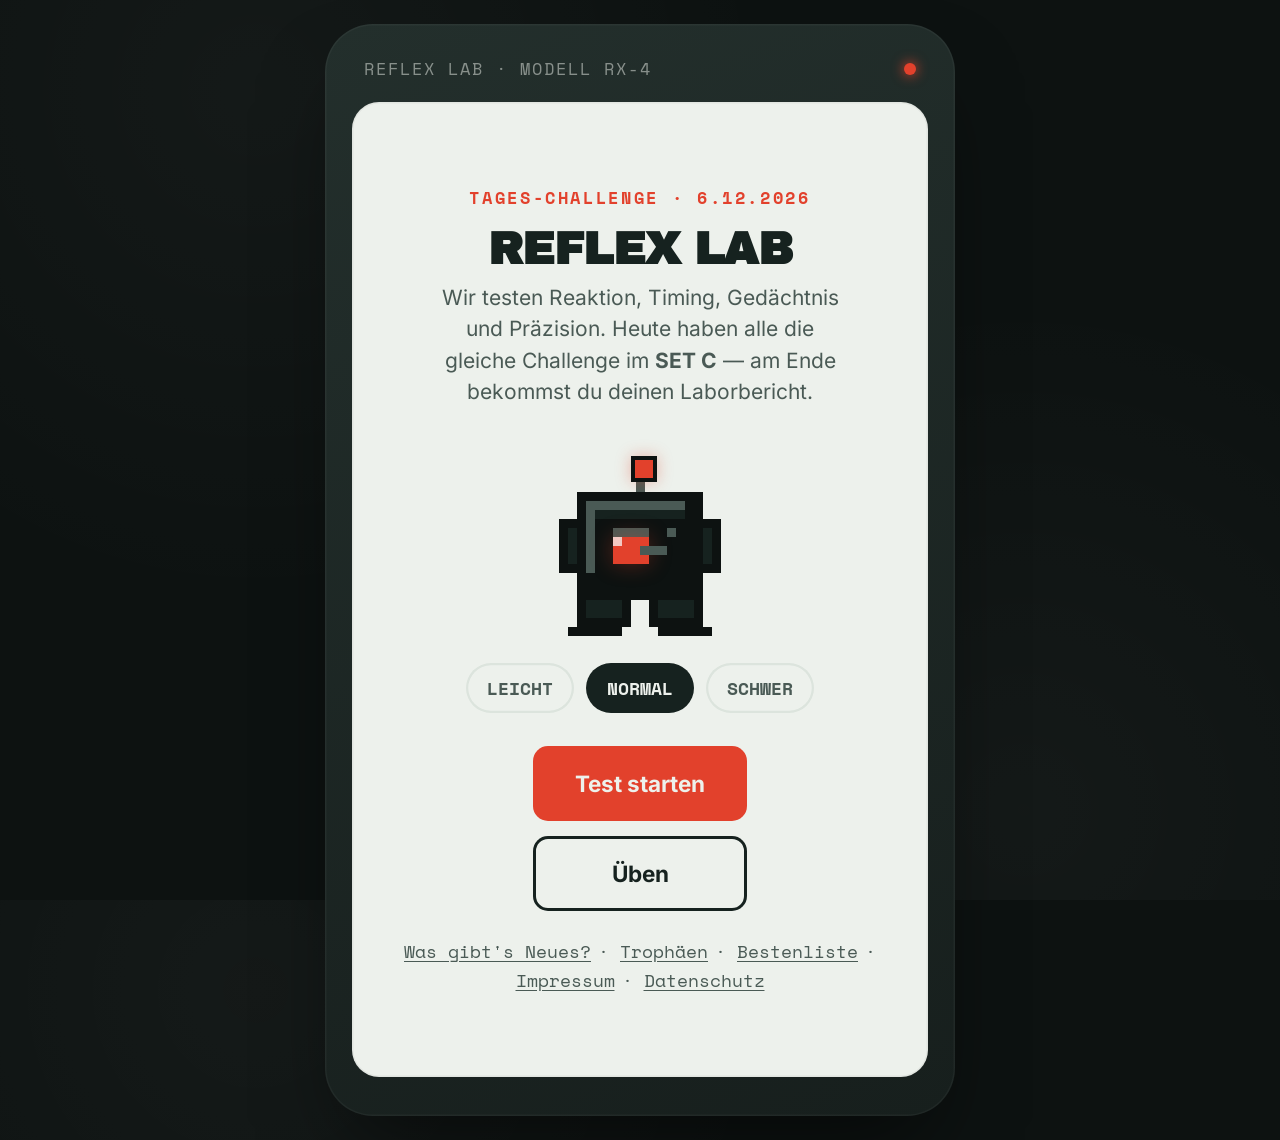
==== commit d404062a: "Üben-Button auf Breite von Test starten angleichen Co-Authored-By: Claude Sonnet 5 <noreply@anthropi" ====
--- a/index.html
+++ b/index.html
@@ -1190,8 +1190,10 @@
     <div class="diff-picker">
       ${Object.keys(DIFFICULTIES).map(key => `<button class="diff-chip${key === difficulty ? ' active' : ''}" data-diff="${key}">${DIFFICULTIES[key].label}</button>`).join('')}
     </div>
-    <button class="signal" id="startBtn">Test starten</button>
-    <button class="ghost" id="practiceBtn" style="margin-top:10px;">Üben</button>
+    <div style="display:inline-flex; flex-direction:column; align-items:stretch;">
+      <button class="signal" id="startBtn">Test starten</button>
+      <button class="ghost" id="practiceBtn" style="margin-top:10px;">Üben</button>
+    </div>
     <div style="margin-top:16px;">
       <a class="text-link" href="changelog.html">Was gibt's Neues?</a>
       <span class="text-link" style="text-decoration:none;"> · </span>
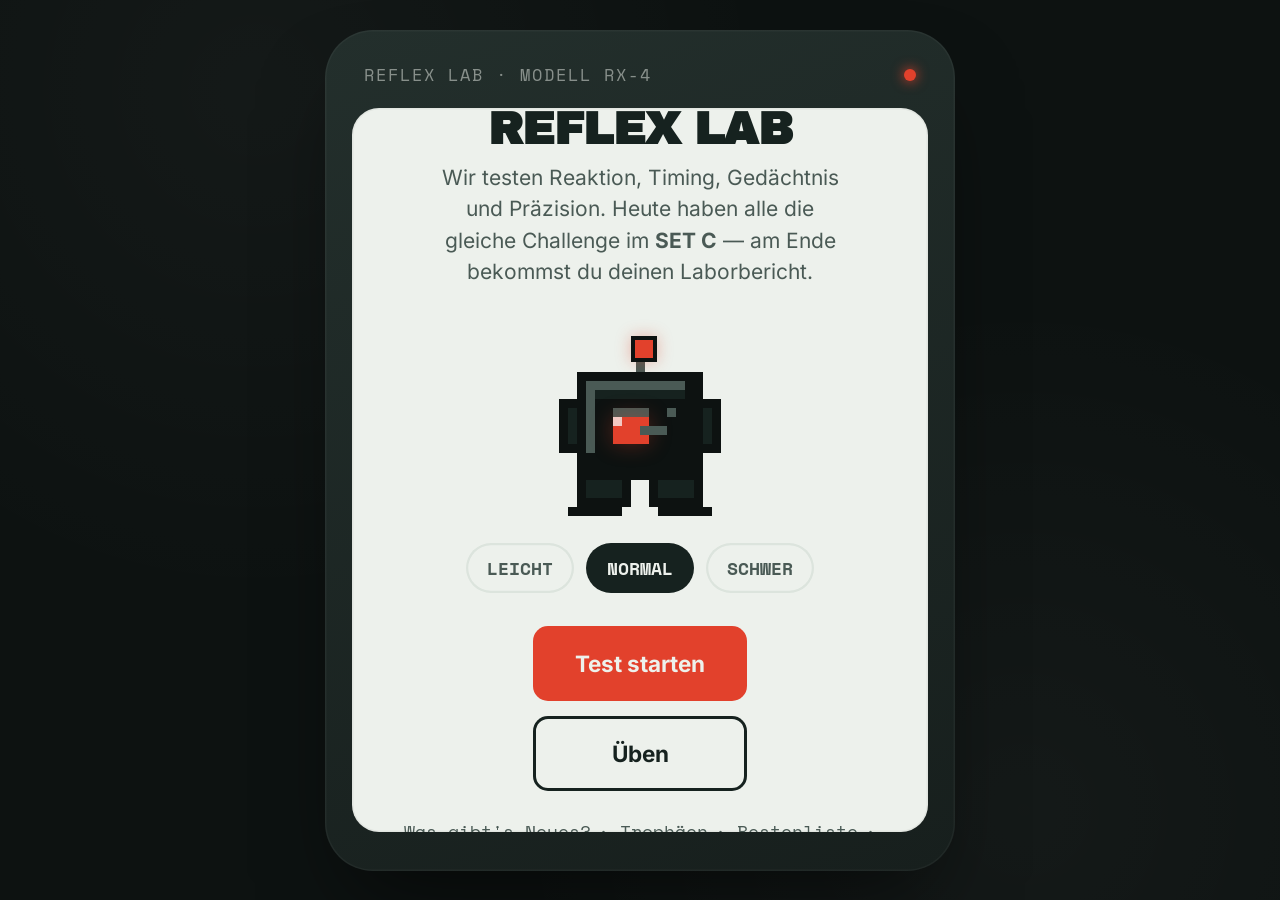
==== commit 8b5ff720: "Desktop-Zoom-Bug bei Verfolgung und Ruhige Hand beheben #device wird auf Desktop per CSS zoom:1.5 ve" ====
--- a/index.html
+++ b/index.html
@@ -852,6 +852,14 @@
 function mapRange(v, inMin, inMax, outMin, outMax){
   const t = clamp((v - inMin) / (inMax - inMin), 0, 1);
   return outMin + t * (outMax - outMin);
+}
+// #device wird auf Desktop per CSS `zoom` vergrößert. getBoundingClientRect()/offsetWidth
+// liefern dort bereits gerenderte (gezoomte) Pixel — ein daraus berechneter Wert, der per
+// style.left/top/width auf ein Element *innerhalb* des gezoomten Bereichs zurückgeschrieben
+// wird, würde sonst ein zweites Mal gezoomt und landet dadurch am falschen Ort.
+function deviceZoom(){
+  const z = parseFloat(getComputedStyle(document.getElementById('device')).zoom);
+  return z > 0 ? z : 1;
 }
 
 /* ---------------- DAILY SEED ---------------- */
@@ -1561,6 +1569,7 @@
   targetEl.style.width = zonePct + '%';
   targetEl.style.left = ((100 - zonePct) / 2) + '%';
   const trackWidth = track.offsetWidth;
+  const zoom = deviceZoom();
   let pos = 0;
   let dir = 1;
   const speed = diffCfg().timingSpeed;
@@ -1571,7 +1580,7 @@
     pos += dir * speed;
     if(pos >= trackWidth - 4){ pos = trackWidth - 4; dir = -1; }
     if(pos <= 0){ pos = 0; dir = 1; }
-    needle.style.left = pos + 'px';
+    needle.style.left = (pos / zoom) + 'px';
     requestAnimationFrame(tick);
   }
   requestAnimationFrame(tick);
@@ -1675,11 +1684,12 @@
   let velocity = 0;
   let tapped = false;
   let running = false;
+  const zoom = deviceZoom();
 
   function startRound(){
     trackWidth = track.offsetWidth;
     lineX = trackWidth * LINE_PCT;
-    stopline.style.left = lineX + 'px';
+    stopline.style.left = (lineX / zoom) + 'px';
     accelPx = trackWidth * mapRange(diffCfg().timingSpeed, 3.0, 6.0, 0.00045, 0.0011);
     pos = 0;
     velocity = trackWidth * 0.012;
@@ -1694,7 +1704,7 @@
     if(!running) return;
     velocity += accelPx;
     pos += velocity;
-    needle.style.left = Math.min(pos, trackWidth - 4) + 'px';
+    needle.style.left = (Math.min(pos, trackWidth - 4) / zoom) + 'px';
     if(pos >= trackWidth - 4){
       finishRound(false);
       return;
@@ -1983,6 +1993,7 @@
   `;
   const field = document.getElementById('field');
   const fieldRect = () => ({ width: field.offsetWidth, height: field.offsetHeight });
+  const zoom = deviceZoom();
   let round = 0;
   const results = [];
   const isMobilePrecision = window.matchMedia('(max-width: 480px)').matches;
@@ -2001,8 +2012,8 @@
     target.className = 'precision-target';
     target.style.width = size + 'px';
     target.style.height = size + 'px';
-    target.style.left = x + 'px';
-    target.style.top = y + 'px';
+    target.style.left = (x / zoom) + 'px';
+    target.style.top = (y / zoom) + 'px';
     target.style.transition = 'width 1.1s linear, height 1.1s linear, left 1.1s linear, top 1.1s linear';
     field.appendChild(target);
 
@@ -2010,8 +2021,8 @@
       const shrink = size * 0.35;
       target.style.width = shrink + 'px';
       target.style.height = shrink + 'px';
-      target.style.left = (x + (size-shrink)/2) + 'px';
-      target.style.top = (y + (size-shrink)/2) + 'px';
+      target.style.left = (x / zoom + (size-shrink)/2) + 'px';
+      target.style.top = (y / zoom + (size-shrink)/2) + 'px';
     });
 
     let clicked = false;
@@ -2076,6 +2087,7 @@
 
   const ROUND_MS = 5000;
   const speed = mapRange(diffCfg().precisionTimeoutMs, 800, 1500, 3.4, 1.6);
+  const zoom = deviceZoom();
   const fieldRect = () => field.getBoundingClientRect();
   const rect0 = fieldRect();
   let x = rng() * Math.max(rect0.width - size, 10);
@@ -2109,11 +2121,11 @@
     if(x >= maxX){ x = maxX; dx *= -1; }
     if(y <= 0){ y = 0; dy *= -1; }
     if(y >= maxY){ y = maxY; dy *= -1; }
-    target.style.left = x + 'px';
-    target.style.top = y + 'px';
+    target.style.left = (x / zoom) + 'px';
+    target.style.top = (y / zoom) + 'px';
     if(pointerX !== null){
-      cursor.style.left = (pointerX - cursorSize / 2) + 'px';
-      cursor.style.top = (pointerY - cursorSize / 2) + 'px';
+      cursor.style.left = (pointerX / zoom - cursorSize / 2) + 'px';
+      cursor.style.top = (pointerY / zoom - cursorSize / 2) + 'px';
       cursor.style.opacity = '1';
       const dist = Math.hypot(pointerX - (x + size / 2), pointerY - (y + size / 2));
       distances.push(dist);
@@ -2148,6 +2160,7 @@
   const startSize = isMobilePrecision ? diffCfg().precisionSize.mobile * 0.9 : diffCfg().precisionSize.desktop * 1.3;
   const minSize = startSize * 0.35;
   const ROUND_MS = 4500;
+  const zoom = deviceZoom();
 
   const fieldRect = () => field.getBoundingClientRect();
   const rect0 = fieldRect();
@@ -2188,10 +2201,10 @@
     const size = startSize + (minSize - startSize) * progress;
     ring.style.width = size + 'px';
     ring.style.height = size + 'px';
-    ring.style.left = (cx - size / 2) + 'px';
-    ring.style.top = (cy - size / 2) + 'px';
-
-    const inside = pointerX !== null && Math.hypot(pointerX - cx, pointerY - cy) <= size / 2;
+    ring.style.left = (cx / zoom - size / 2) + 'px';
+    ring.style.top = (cy / zoom - size / 2) + 'px';
+
+    const inside = pointerX !== null && Math.hypot(pointerX - cx, pointerY - cy) <= (size * zoom) / 2;
     ring.classList.toggle('inside', inside);
     if(inside) insideMs += dt;
 
@@ -2932,6 +2945,35 @@
   }, 'image/png');
 }
 
+/* ---------------- RESPONSIVE SCREEN-HÖHE (DESKTOP) ---------------- */
+// `zoom` auf #device ignoriert Änderungen an min-height zuverlässig (Browser-Eigenheit) —
+// deshalb hier stattdessen eine explizite height messen und setzen, damit das Gerät auf
+// typischen Desktop-Fensterhöhen nicht über den sichtbaren Viewport hinausragt
+// (sonst sind z.B. Verfolgung/Ruhige Hand unten abgeschnitten und nicht bedienbar).
+function fitDesktopScreen(){
+  const screenEl = document.getElementById('screen');
+  const deviceEl = document.getElementById('device');
+  if(!window.matchMedia('(min-width: 700px)').matches){
+    screenEl.style.height = '';
+    screenEl.style.minHeight = '';
+    return;
+  }
+  screenEl.style.height = '';
+  screenEl.style.minHeight = '';
+  const naturalScreenH = screenEl.getBoundingClientRect().height;
+  const naturalDeviceH = deviceEl.getBoundingClientRect().height;
+  const chrome = naturalDeviceH - naturalScreenH;
+  const zoom = parseFloat(getComputedStyle(deviceEl).zoom) || 1.5;
+  const stagePadding = 48;
+  const margin = 16;
+  const availableForScreen = window.innerHeight - stagePadding - margin - chrome;
+  const targetLocal = Math.min(650, Math.max(availableForScreen / zoom, 320));
+  screenEl.style.height = targetLocal + 'px';
+  screenEl.style.minHeight = targetLocal + 'px';
+}
+window.addEventListener('resize', fitDesktopScreen);
+fitDesktopScreen();
+
 renderIntro();
 
 if('serviceWorker' in navigator){
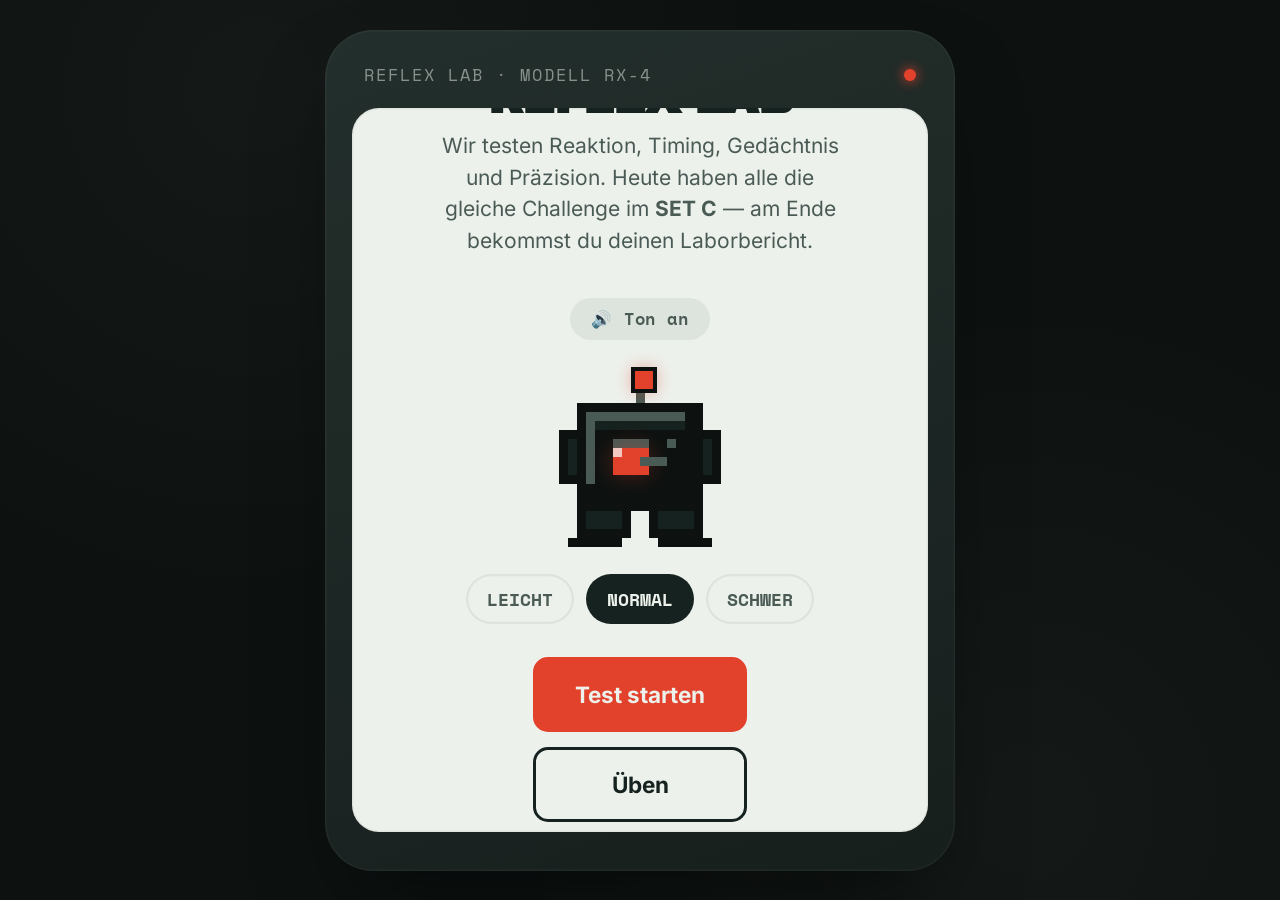
==== commit 77644b5c: "Signal-Loop-Jingle auf dem Startbildschirm hinzufügen Eigene, an "Popcorn" erinnernde 8-Bit-Synth-Me" ====
--- a/index.html
+++ b/index.html
@@ -135,6 +135,21 @@
     margin-bottom: 18px;
   }
 
+  /* ---------- Sound toggle ---------- */
+  .sound-toggle{
+    display: inline-flex;
+    align-items: center;
+    font-family: var(--font-mono);
+    font-size: 11px;
+    font-weight: 700;
+    letter-spacing: 0.06em;
+    color: var(--ink-soft);
+    background: var(--paper-dim);
+    padding: 6px 14px;
+    border-radius: 20px;
+    margin-bottom: 14px;
+  }
+
   /* ---------- Text link ---------- */
   .text-link{
     font-family: var(--font-mono);
@@ -790,6 +805,98 @@
   `;
 }
 
+/* ---------------- SIGNAL LOOP (Intro-Jingle) ----------------
+   Eigene, an "Popcorn" erinnernde 8-Bit-Melodie (keine Kopie der
+   geschützten Originalmelodie) — startet auf dem ersten Tap auf dem
+   Startbildschirm, da Browser Autoplay mit Ton ohne Nutzergeste blocken. */
+const SOUND_KEY = 'reflexlab_sound_enabled';
+function isSoundEnabled(){ return localStorage.getItem(SOUND_KEY) !== '0'; }
+function setSoundEnabled(v){ localStorage.setItem(SOUND_KEY, v ? '1' : '0'); }
+
+const JINGLE_BPM = 132;
+const JINGLE_STEPS = ['F#5','A5','F#5','E5','A5','F#5','D5','F#5','B4','D5','B4','A4','D5','B4','F#4','A4'];
+const JINGLE_FREQS = { 'F#4': 369.99, 'A4': 440.00, 'B4': 493.88, 'D5': 587.33, 'E5': 659.25, 'F#5': 739.99, 'A5': 880.00 };
+const JINGLE_MAX_LOOPS = 2;
+
+let jingleCtx = null, jingleFilter = null, jingleMaster = null;
+let jinglePlaying = false, jingleTimer = null, introJingleHandler = null;
+
+function ensureJingleAudio(){
+  if(jingleCtx) return;
+  jingleCtx = new (window.AudioContext || window.webkitAudioContext)();
+  jingleMaster = jingleCtx.createGain();
+  jingleMaster.gain.value = 0.8;
+  jingleFilter = jingleCtx.createBiquadFilter();
+  jingleFilter.type = 'lowpass';
+  jingleFilter.frequency.value = 5200;
+  const delay = jingleCtx.createDelay();
+  delay.delayTime.value = (60 / JINGLE_BPM / 2) * 2;
+  const feedback = jingleCtx.createGain();
+  feedback.gain.value = 0.16;
+  const delayWet = jingleCtx.createGain();
+  delayWet.gain.value = 0.2;
+  jingleFilter.connect(jingleMaster);
+  jingleFilter.connect(delay);
+  delay.connect(feedback);
+  feedback.connect(delay);
+  delay.connect(delayWet);
+  delayWet.connect(jingleMaster);
+  jingleMaster.connect(jingleCtx.destination);
+}
+
+function playJingleNote(freq, t, dur, peak){
+  const osc = jingleCtx.createOscillator();
+  osc.type = 'square';
+  osc.frequency.setValueAtTime(freq, t);
+  const sub = jingleCtx.createOscillator();
+  sub.type = 'triangle';
+  sub.frequency.setValueAtTime(freq / 2, t);
+  const subGain = jingleCtx.createGain();
+  subGain.gain.value = 0.32;
+  const g = jingleCtx.createGain();
+  g.gain.setValueAtTime(0, t);
+  g.gain.linearRampToValueAtTime(peak, t + 0.006);
+  g.gain.exponentialRampToValueAtTime(0.0001, t + dur);
+  osc.connect(g);
+  sub.connect(subGain);
+  subGain.connect(g);
+  g.connect(jingleFilter);
+  osc.start(t); osc.stop(t + dur + 0.03);
+  sub.start(t); sub.stop(t + dur + 0.03);
+}
+
+function scheduleJingleLoop(startAt, loopsLeft){
+  const base = 60 / JINGLE_BPM / 2;
+  let t = startAt;
+  JINGLE_STEPS.forEach((note, i) => {
+    const swing = (i % 2 === 1) ? base * 0.16 : 0;
+    playJingleNote(JINGLE_FREQS[note], t + swing, base * 0.7, 0.16);
+    t += base;
+  });
+  const totalDur = t - startAt;
+  jingleTimer = setTimeout(() => {
+    if(jinglePlaying && loopsLeft > 1) scheduleJingleLoop(jingleCtx.currentTime + 0.03, loopsLeft - 1);
+    else stopIntroJingle();
+  }, totalDur * 1000);
+}
+
+function playIntroJingle(){
+  if(jinglePlaying || !isSoundEnabled()) return;
+  ensureJingleAudio();
+  if(jingleCtx.state === 'suspended') jingleCtx.resume();
+  jinglePlaying = true;
+  scheduleJingleLoop(jingleCtx.currentTime + 0.05, JINGLE_MAX_LOOPS);
+  const rex = document.querySelector('.rex-mascot');
+  if(rex) rex.classList.add('rex-mascot--record');
+}
+
+function stopIntroJingle(){
+  jinglePlaying = false;
+  clearTimeout(jingleTimer);
+  const rex = document.querySelector('.rex-mascot');
+  if(rex) rex.classList.remove('rex-mascot--record');
+}
+
 function showToast(msg){
   toastEl.textContent = msg;
   toastEl.classList.add('show');
@@ -1019,6 +1126,7 @@
 }
 
 function renderLeaderboardView(){
+  stopIntroJingle();
   progressEl.innerHTML = '';
   let lbDiff = difficulty;
   let lbRuleset = dailyRulesetKey();
@@ -1194,6 +1302,7 @@
     <h1 class="display">REFLEX LAB</h1>
     <p class="sub">Wir testen Reaktion, Timing, Gedächtnis und Präzision. Heute haben alle die gleiche Challenge im <strong>${rulesetCfg().label}</strong> — am Ende bekommst du deinen Laborbericht.</p>
     ${peekStreak() > 0 ? `<div class="streak-badge">🔥 ${peekStreak()} ${peekStreak() === 1 ? 'Tag' : 'Tage'} in Folge</div>` : ''}
+    <button type="button" class="sound-toggle" id="soundToggle" aria-pressed="${isSoundEnabled()}">${isSoundEnabled() ? '🔊 Ton an' : '🔇 Ton aus'}</button>
     ${rexHTML('neutral')}
     <div class="diff-picker">
       ${Object.keys(DIFFICULTIES).map(key => `<button class="diff-chip${key === difficulty ? ' active' : ''}" data-diff="${key}">${DIFFICULTIES[key].label}</button>`).join('')}
@@ -1220,9 +1329,28 @@
   document.getElementById('startBtn').onclick = ()=>{ resetDailyRng(); nextTest(); };
   document.getElementById('leaderboardLink').onclick = renderLeaderboardView;
   document.getElementById('practiceBtn').onclick = renderPracticeMenu;
+
+  const soundToggleBtn = document.getElementById('soundToggle');
+  soundToggleBtn.addEventListener('pointerdown', e => e.stopPropagation());
+  soundToggleBtn.onclick = ()=>{
+    const next = !isSoundEnabled();
+    setSoundEnabled(next);
+    soundToggleBtn.textContent = next ? '🔊 Ton an' : '🔇 Ton aus';
+    soundToggleBtn.setAttribute('aria-pressed', String(next));
+    if(next) playIntroJingle(); else stopIntroJingle();
+  };
+
+  if(jinglePlaying){
+    const rex = document.querySelector('.rex-mascot');
+    if(rex) rex.classList.add('rex-mascot--record');
+  }
+  if(introJingleHandler) app.removeEventListener('pointerdown', introJingleHandler);
+  introJingleHandler = () => playIntroJingle();
+  app.addEventListener('pointerdown', introJingleHandler, { once: true });
 }
 
 function nextTest(){
+  stopIntroJingle();
   if(practiceMode){ renderPracticeResult(); return; }
   currentTestIndex++;
   if(currentTestIndex >= TESTS.length){
@@ -1262,6 +1390,7 @@
 }
 
 function renderPracticeMenu(){
+  stopIntroJingle();
   practiceMode = null;
   currentTestIndex = -1;
   progressEl.innerHTML = '';
@@ -2475,7 +2604,7 @@
 
   const shareText =
 `🧪 REFLEX LAB — TAGES-CHALLENGE ${todayLabel}
-${nicknameLine}Schwierigkeit: ${diffLabel}
+${nicknameLine}Schwierigkeit: ${diffLabel} · Set: ${rulesetCfg().label}
 Gesamt: ${overall}/100 — ${diag.title}
 ⚡ Reaktion: ${r.ms}ms
 🎯 Timing: ${t.accuracy}%
@@ -2492,7 +2621,7 @@
   app.innerHTML = `
     ${rexHTML(rexState)}
     <div class="receipt">
-      <div class="receipt-sub">REFLEX LAB · LABORBERICHT · ${diffLabel}</div>
+      <div class="receipt-sub">REFLEX LAB · LABORBERICHT · ${diffLabel} · ${rulesetCfg().label}</div>
       <div class="receipt-title">${new Date().toLocaleDateString('de-DE')}</div>
       <hr>
       <div class="receipt-diagnosis">${diag.title}</div>
@@ -2757,7 +2886,7 @@
 
   ctx.fillStyle = '#4A5A55';
   ctx.font = '700 15px "Space Mono", monospace';
-  ctx.fillText(`REFLEX LAB · TAGES-CHALLENGE · ${diffLabel}`, centerX, 40);
+  ctx.fillText(`REFLEX LAB · TAGES-CHALLENGE · ${diffLabel} · ${rulesetCfg().label}`, centerX, 40);
 
   if(nickname){
     ctx.fillStyle = '#4A5A55';
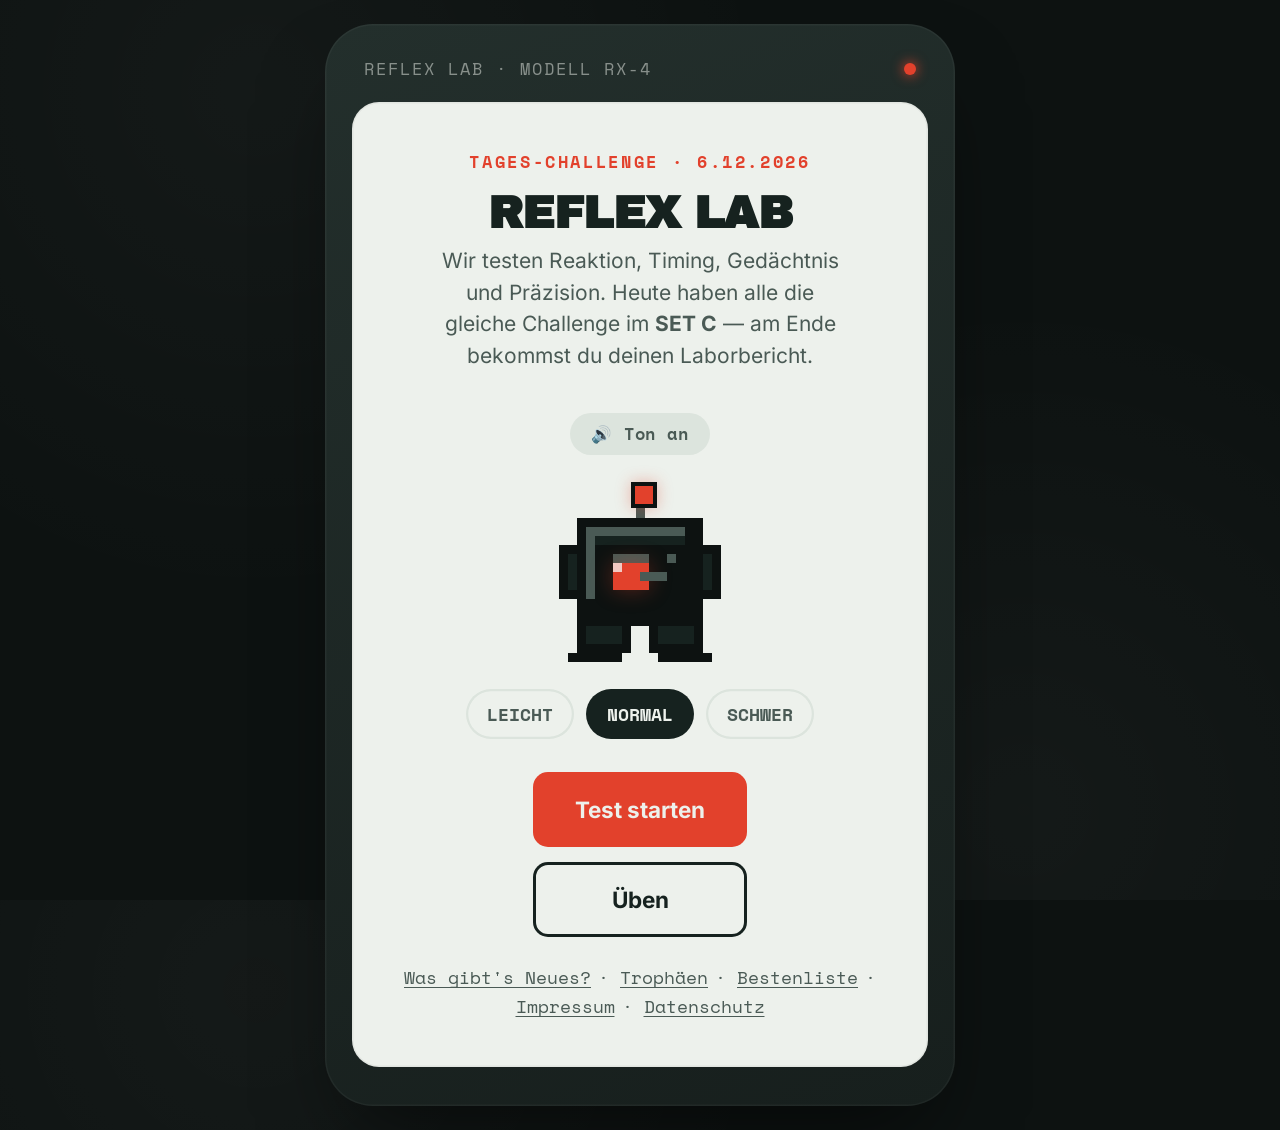
==== commit 36e8a9d1: "Ergebnis-Screen auf Desktop nicht mehr abschneiden #screen wurde per JS (fitDesktopScreen) und CSS (" ====
--- a/index.html
+++ b/index.html
@@ -808,7 +808,8 @@
 /* ---------------- SIGNAL LOOP (Intro-Jingle) ----------------
    Eigene, an "Popcorn" erinnernde 8-Bit-Melodie (keine Kopie der
    geschützten Originalmelodie) — startet auf dem ersten Tap auf dem
-   Startbildschirm, da Browser Autoplay mit Ton ohne Nutzergeste blocken. */
+   Startbildschirm, da Browser Autoplay mit Ton ohne Nutzergeste blocken.
+   Wird auch auf dem Ergebnis-Screen abgespielt (dort ohne REX-Tanz). */
 const SOUND_KEY = 'reflexlab_sound_enabled';
 function isSoundEnabled(){ return localStorage.getItem(SOUND_KEY) !== '0'; }
 function setSoundEnabled(v){ localStorage.setItem(SOUND_KEY, v ? '1' : '0'); }
@@ -820,6 +821,7 @@
 
 let jingleCtx = null, jingleFilter = null, jingleMaster = null;
 let jinglePlaying = false, jingleTimer = null, introJingleHandler = null;
+let jingleDanceRex = true;
 
 function ensureJingleAudio(){
   if(jingleCtx) return;
@@ -880,21 +882,26 @@
   }, totalDur * 1000);
 }
 
-function playIntroJingle(){
+function playIntroJingle(danceRex = true){
   if(jinglePlaying || !isSoundEnabled()) return;
   ensureJingleAudio();
   if(jingleCtx.state === 'suspended') jingleCtx.resume();
   jinglePlaying = true;
+  jingleDanceRex = danceRex;
   scheduleJingleLoop(jingleCtx.currentTime + 0.05, JINGLE_MAX_LOOPS);
-  const rex = document.querySelector('.rex-mascot');
-  if(rex) rex.classList.add('rex-mascot--record');
+  if(jingleDanceRex){
+    const rex = document.querySelector('.rex-mascot');
+    if(rex) rex.classList.add('rex-mascot--record');
+  }
 }
 
 function stopIntroJingle(){
   jinglePlaying = false;
   clearTimeout(jingleTimer);
-  const rex = document.querySelector('.rex-mascot');
-  if(rex) rex.classList.remove('rex-mascot--record');
+  if(jingleDanceRex){
+    const rex = document.querySelector('.rex-mascot');
+    if(rex) rex.classList.remove('rex-mascot--record');
+  }
 }
 
 function showToast(msg){
@@ -2619,6 +2626,7 @@
   });
 
   app.innerHTML = `
+    <button type="button" class="sound-toggle" id="resultSoundToggle" aria-pressed="${isSoundEnabled()}">${isSoundEnabled() ? '🔊 Ton an' : '🔇 Ton aus'}</button>
     ${rexHTML(rexState)}
     <div class="receipt">
       <div class="receipt-sub">REFLEX LAB · LABORBERICHT · ${diffLabel} · ${rulesetCfg().label}</div>
@@ -2657,6 +2665,16 @@
 
   document.getElementById('nicknameInput').value = getNickname();
 
+  const resultSoundToggleBtn = document.getElementById('resultSoundToggle');
+  resultSoundToggleBtn.onclick = ()=>{
+    const next = !isSoundEnabled();
+    setSoundEnabled(next);
+    resultSoundToggleBtn.textContent = next ? '🔊 Ton an' : '🔇 Ton aus';
+    resultSoundToggleBtn.setAttribute('aria-pressed', String(next));
+    if(next) playIntroJingle(false); else stopIntroJingle();
+  };
+  playIntroJingle(false);
+
   async function refreshLeaderboard(){
     const listEl = document.getElementById('leaderboardList');
     if(!listEl) return;
@@ -2712,6 +2730,7 @@
   };
 
   document.getElementById('againBtn').onclick = ()=>{
+    stopIntroJingle();
     scores = {};
     resetDailyRng();
     renderIntro();
@@ -3076,18 +3095,20 @@
 
 /* ---------------- RESPONSIVE SCREEN-HÖHE (DESKTOP) ---------------- */
 // `zoom` auf #device ignoriert Änderungen an min-height zuverlässig (Browser-Eigenheit) —
-// deshalb hier stattdessen eine explizite height messen und setzen, damit das Gerät auf
+// deshalb hier stattdessen eine explizite min-height messen und setzen, damit das Gerät auf
 // typischen Desktop-Fensterhöhen nicht über den sichtbaren Viewport hinausragt
 // (sonst sind z.B. Verfolgung/Ruhige Hand unten abgeschnitten und nicht bedienbar).
+// Bewusst nur min-height (keine feste height): kurze Screens (Spiele, Start) füllen genau
+// die verfügbare Viewport-Höhe wie zuvor, aber Screens mit mehr Inhalt als der Viewport
+// (z. B. der Ergebnis-Screen mit Bestenliste) dürfen darüber hinauswachsen und die Seite
+// scrollt normal, statt dass der Inhalt abgeschnitten wird.
 function fitDesktopScreen(){
   const screenEl = document.getElementById('screen');
   const deviceEl = document.getElementById('device');
   if(!window.matchMedia('(min-width: 700px)').matches){
-    screenEl.style.height = '';
     screenEl.style.minHeight = '';
     return;
   }
-  screenEl.style.height = '';
   screenEl.style.minHeight = '';
   const naturalScreenH = screenEl.getBoundingClientRect().height;
   const naturalDeviceH = deviceEl.getBoundingClientRect().height;
@@ -3097,7 +3118,6 @@
   const margin = 16;
   const availableForScreen = window.innerHeight - stagePadding - margin - chrome;
   const targetLocal = Math.min(650, Math.max(availableForScreen / zoom, 320));
-  screenEl.style.height = targetLocal + 'px';
   screenEl.style.minHeight = targetLocal + 'px';
 }
 window.addEventListener('resize', fitDesktopScreen);
--- a/styles.css
+++ b/styles.css
@@ -189,7 +189,6 @@
   border-radius: 18px;
   min-height: 520px;
   box-shadow: var(--screen-glow);
-  overflow: hidden;
   display:flex;
   flex-direction: column;
 }
@@ -220,7 +219,6 @@
   justify-content: center;
   padding: 32px 24px;
   text-align:center;
-  height: 100%;
   width: 100%;
 }
 
